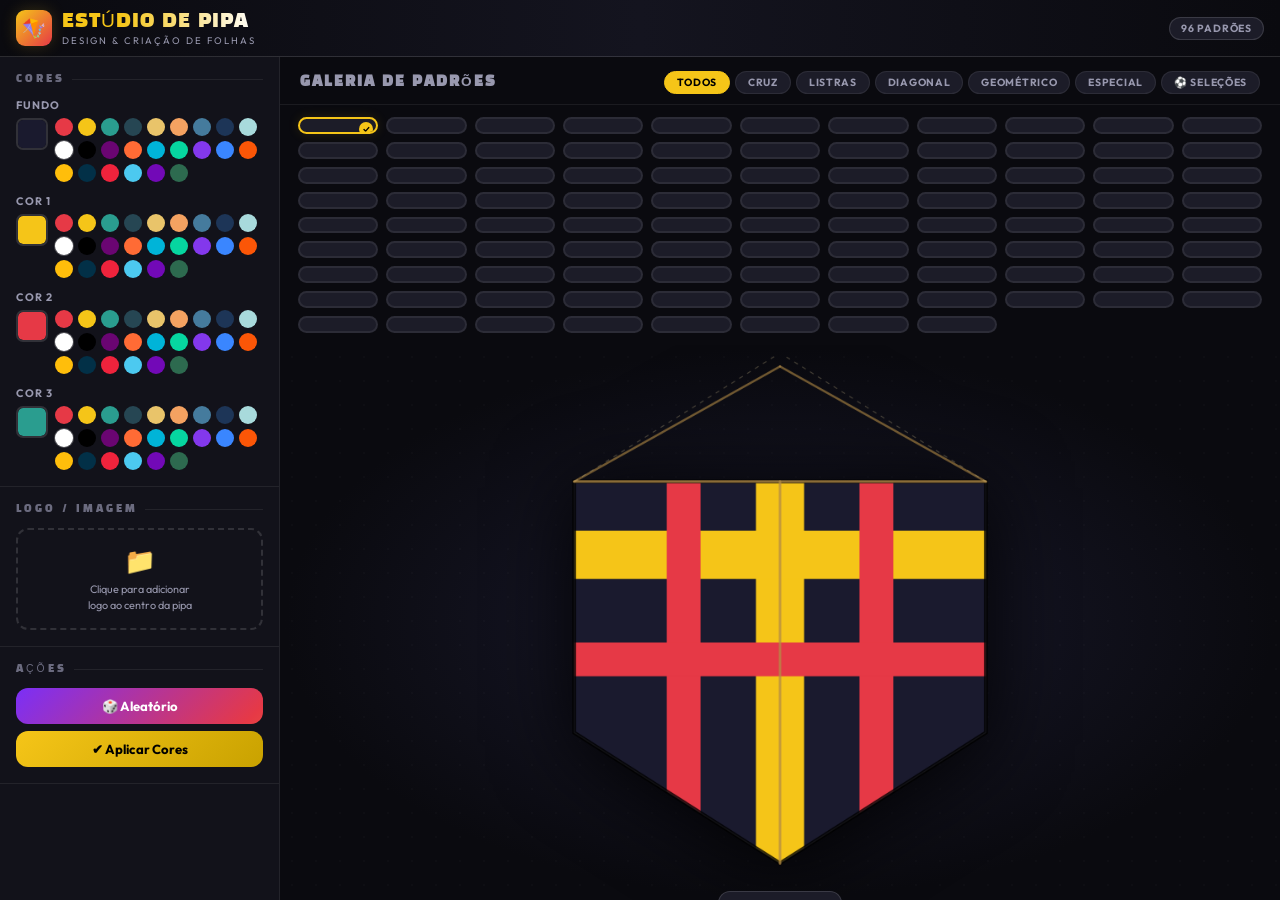
==== index.html @ e5c6d760 "first commit" ====
<!DOCTYPE html>
<html lang="pt-BR">
<head>
<meta charset="UTF-8">
<meta name="viewport" content="width=device-width, initial-scale=1.0, viewport-fit=cover">
<meta name="theme-color" content="#0a0a0f">
<meta name="apple-mobile-web-app-capable" content="yes">
<title>🪁 Estúdio de Pipa</title>
<link rel="preconnect" href="https://fonts.googleapis.com">
<link href="https://fonts.googleapis.com/css2?family=Black+Han+Sans&family=Outfit:wght@400;600;700;900&display=swap" rel="stylesheet">
<style>
*{box-sizing:border-box;margin:0;padding:0;-webkit-tap-highlight-color:transparent}
:root{
  --bg:#0a0a0f;--surface:#12121a;--card:#1c1c28;--border:#ffffff12;--border2:#ffffff22;
  --gold:#f5c518;--gold-dk:#c9a200;--red:#e63946;--text:#f0eff4;--muted:#6b6b7f;--muted2:#9898ae;
  --r:12px;--tr:0.2s cubic-bezier(.4,0,.2,1);--safe-b:env(safe-area-inset-bottom,0px);
}
html,body{height:100%;overflow:hidden}
body{background:var(--bg);color:var(--text);font-family:'Outfit',sans-serif;display:flex;flex-direction:column}

/* HEADER */
header{flex-shrink:0;background:linear-gradient(90deg,#0a0a0f,#14141f,#0a0a0f);border-bottom:1px solid var(--border2);padding:10px 16px;display:flex;align-items:center;justify-content:space-between;z-index:200}
.hd-left{display:flex;align-items:center;gap:10px}
.logo-mark{width:36px;height:36px;background:linear-gradient(135deg,var(--gold),var(--red));border-radius:9px;display:flex;align-items:center;justify-content:center;font-size:1.2rem;box-shadow:0 0 16px #f5c51830;flex-shrink:0}
.hd-title{font-family:'Black Han Sans',sans-serif;font-size:1.2rem;letter-spacing:1px;background:linear-gradient(90deg,var(--gold) 30%,#fff);-webkit-background-clip:text;-webkit-text-fill-color:transparent}
.hd-sub{font-size:0.6rem;color:var(--muted2);letter-spacing:2px;text-transform:uppercase}
.count-pill{background:var(--card);border:1px solid var(--border2);border-radius:20px;padding:4px 11px;font-size:0.65rem;color:var(--muted2);font-weight:700;letter-spacing:0.8px;text-transform:uppercase;white-space:nowrap}

/* APP */
.app{flex:1;display:flex;overflow:hidden}

/* SIDEBAR DESKTOP */
.sidebar{width:280px;min-width:260px;background:var(--surface);border-right:1px solid var(--border);display:flex;flex-direction:column;overflow-y:auto;scrollbar-width:thin;scrollbar-color:var(--border2) transparent}
.sb-sec{padding:16px;border-bottom:1px solid var(--border)}
.sec-lbl{font-family:'Black Han Sans',sans-serif;font-size:0.65rem;letter-spacing:3px;color:var(--muted);text-transform:uppercase;margin-bottom:12px;display:flex;align-items:center;gap:7px}
.sec-lbl::after{content:'';flex:1;height:1px;background:var(--border)}
.c-block{margin-bottom:12px}
.c-lbl{font-size:0.68rem;font-weight:700;color:var(--muted2);text-transform:uppercase;letter-spacing:1px;margin-bottom:6px;display:block}
.c-row{display:flex;gap:7px;align-items:flex-start}
.swatch{width:32px;height:32px;border-radius:7px;border:2px solid var(--border2);cursor:pointer;overflow:hidden;position:relative;transition:border-color var(--tr),transform var(--tr);flex-shrink:0}
.swatch:hover{border-color:var(--gold);transform:scale(1.08)}
.swatch input[type=color]{position:absolute;top:-4px;left:-4px;width:calc(100% + 8px);height:calc(100% + 8px);opacity:0;cursor:pointer;border:none;padding:0}
.swatch-inner{width:100%;height:100%;border-radius:5px;pointer-events:none}
.presets{display:flex;flex-wrap:wrap;gap:5px}
.dot{width:18px;height:18px;border-radius:50%;border:2px solid transparent;cursor:pointer;transition:transform var(--tr),border-color var(--tr);flex-shrink:0}
.dot:hover,.dot:active{transform:scale(1.3);border-color:#fff7}
.upload-zone{border:2px dashed var(--border2);border-radius:var(--r);padding:14px;text-align:center;cursor:pointer;transition:border-color var(--tr),background var(--tr);position:relative}
.upload-zone:hover{border-color:var(--gold);background:#f5c5180a}
.upload-zone input{position:absolute;inset:0;opacity:0;cursor:pointer;width:100%;height:100%}
.uico{font-size:1.6rem;margin-bottom:4px}
.upload-zone p{font-size:0.68rem;color:var(--muted2);line-height:1.5}
#logo-thumb{width:56px;height:56px;object-fit:contain;border-radius:7px;border:1px solid var(--border2);display:none;margin:0 auto 7px}
.sl-row{margin-top:8px}
.sl-row label{font-size:0.66rem;color:var(--muted2);display:flex;justify-content:space-between;margin-bottom:3px}
input[type=range]{width:100%;accent-color:var(--gold);cursor:pointer}
.btn{border:none;border-radius:var(--r);cursor:pointer;font-family:'Outfit',sans-serif;font-weight:700;font-size:0.82rem;transition:all var(--tr);display:flex;align-items:center;justify-content:center;gap:6px;padding:10px 14px;width:100%}
.btn-gold{background:linear-gradient(135deg,var(--gold),var(--gold-dk));color:#000}
.btn-gold:hover{filter:brightness(1.1);transform:translateY(-1px)}
.btn-gold:active{transform:scale(0.97)}
.btn-ghost{background:transparent;border:1px solid var(--border2);color:var(--muted2)}
.btn-ghost:hover{border-color:var(--gold);color:var(--gold)}
.btn-ghost:active{transform:scale(0.97)}
.btn-rand{background:linear-gradient(135deg,#7b2ff7,#e63946,#f5c518);background-size:200%;color:#fff;animation:gs 3s ease infinite}
.btn-rand:active{transform:scale(0.97)}
@keyframes gs{0%,100%{background-position:0%}50%{background-position:100%}}
.btn-dl{background:var(--card);border:1px solid var(--border2);color:var(--text)}
.btn-dl:hover{background:var(--gold);color:#000;border-color:var(--gold)}
.btn-dl:active{transform:scale(0.97)}
.btns-col{display:flex;flex-direction:column;gap:7px}

/* MAIN */
.main-area{flex:1;display:flex;flex-direction:column;overflow:hidden}
.gallery-head{padding:14px 20px 10px;border-bottom:1px solid var(--border);display:flex;align-items:center;justify-content:space-between;flex-wrap:wrap;gap:8px;flex-shrink:0}
.gallery-head h2{font-family:'Black Han Sans',sans-serif;font-size:0.85rem;letter-spacing:2px;color:var(--muted2);text-transform:uppercase}
.tabs-wrap{display:flex;gap:5px;flex-wrap:wrap}
.tab{background:var(--card);border:1px solid var(--border);border-radius:20px;padding:4px 12px;font-size:0.65rem;font-weight:700;letter-spacing:0.7px;text-transform:uppercase;color:var(--muted2);cursor:pointer;transition:all var(--tr);white-space:nowrap}
.tab:hover{border-color:var(--gold);color:var(--gold)}
.tab.active{background:var(--gold);color:#000;border-color:var(--gold)}
.pat-gallery{padding:12px 18px;display:grid;grid-template-columns:repeat(auto-fill,minmax(80px,1fr));gap:8px;overflow-y:auto;max-height:240px;flex-shrink:0;scrollbar-width:thin;scrollbar-color:var(--border2) transparent}
.pat-card{background:var(--card);border:2px solid var(--border);border-radius:9px;cursor:pointer;display:flex;flex-direction:column;align-items:center;gap:4px;padding:6px 3px;transition:all var(--tr);position:relative;overflow:hidden}
.pat-card:hover{border-color:#f5c51866;transform:translateY(-2px)}
.pat-card:active{transform:scale(0.95)}
.pat-card.active{border-color:var(--gold);box-shadow:0 0 12px #f5c51820}
.pat-card canvas{width:62px;height:70px;border-radius:5px;display:block}
.pat-card span{font-size:0.54rem;font-weight:700;color:var(--muted2);text-transform:uppercase;letter-spacing:0.3px;text-align:center;line-height:1.2;padding:0 2px}
.pat-card.active span{color:var(--gold)}
.chk{position:absolute;top:3px;right:3px;width:14px;height:14px;background:var(--gold);border-radius:50%;display:none;align-items:center;justify-content:center;font-size:0.48rem;color:#000;font-weight:900}
.pat-card.active .chk{display:flex}

/* STAGE */
.stage{flex:1;display:flex;flex-direction:column;align-items:center;justify-content:center;padding:16px;gap:12px;background:radial-gradient(ellipse at center,#1a1a2e 0%,#0a0a0f 70%);position:relative;overflow:hidden}
.stage::before{content:'';position:absolute;inset:0;background-image:radial-gradient(circle,#ffffff04 1px,transparent 1px);background-size:24px 24px;pointer-events:none}
#kite-canvas{max-width:100%;max-height:100%;filter:drop-shadow(0 8px 40px rgba(0,0,0,.9));position:relative;z-index:1}
.pname-tag{background:var(--card);border:1px solid var(--border2);border-radius:20px;padding:4px 14px;font-size:0.68rem;font-weight:700;color:var(--muted2);letter-spacing:1.5px;text-transform:uppercase;position:relative;z-index:1;flex-shrink:0}
.stage-btns{display:flex;gap:8px;flex-wrap:wrap;justify-content:center;position:relative;z-index:1;flex-shrink:0}
.stage-btns .btn{width:auto;padding:8px 20px;font-size:0.8rem}

::-webkit-scrollbar{width:3px;height:3px}
::-webkit-scrollbar-track{background:transparent}
::-webkit-scrollbar-thumb{background:var(--border2);border-radius:3px}

/* ══════════════════════════════════
   MOBILE ≤ 779px
══════════════════════════════════ */
@media(max-width:779px){
  .sidebar{display:none}
  .gallery-head{display:none}
  .pat-gallery{display:none}

  .stage{
    padding:10px 10px 6px;
    gap:8px;
    padding-bottom:calc(66px + var(--safe-b) + 10px);
  }
  #kite-canvas{
    max-height:calc(100dvh - 170px);
    max-width:calc(100vw - 20px);
  }
  .pname-tag{font-size:0.6rem;padding:3px 12px}
  .stage-btns{display:none}

  /* FAB download */
  .fab-dl{
    position:fixed;bottom:calc(66px + var(--safe-b) + 12px);right:14px;
    width:46px;height:46px;border-radius:50%;
    background:var(--card);border:1px solid var(--border2);
    color:var(--text);font-size:1.2rem;
    display:flex;align-items:center;justify-content:center;
    cursor:pointer;z-index:10;
    box-shadow:0 4px 16px rgba(0,0,0,.5);
    transition:all var(--tr);
  }
  .fab-dl:active{transform:scale(0.88);background:var(--gold);color:#000}

  /* BOTTOM NAV */
  .mobile-nav{
    position:fixed;bottom:0;left:0;right:0;
    height:calc(58px + var(--safe-b));
    background:rgba(14,14,20,0.97);
    backdrop-filter:blur(20px);-webkit-backdrop-filter:blur(20px);
    border-top:1px solid var(--border2);
    display:flex;align-items:flex-start;justify-content:space-around;
    padding-top:6px;padding-bottom:var(--safe-b);
    z-index:300;
  }
  .nav-btn{
    display:flex;flex-direction:column;align-items:center;gap:2px;
    background:none;border:none;cursor:pointer;padding:4px 10px;
    color:var(--muted);transition:color var(--tr);font-family:'Outfit',sans-serif;
    min-width:60px;
  }
  .nav-btn.active{color:var(--gold)}
  .nav-ico{font-size:1.25rem;line-height:1}
  .nav-lbl{font-size:0.55rem;font-weight:700;text-transform:uppercase;letter-spacing:0.5px}

  /* OVERLAY */
  .sheet-overlay{
    position:fixed;inset:0;background:rgba(0,0,0,.55);
    z-index:400;opacity:0;pointer-events:none;
    transition:opacity 0.25s;
  }
  .sheet-overlay.vis{opacity:1;pointer-events:all}

  /* BOTTOM SHEET */
  .bottom-sheet{
    position:fixed;left:0;right:0;bottom:0;
    background:var(--surface);
    border-radius:20px 20px 0 0;
    border-top:1px solid var(--border2);
    z-index:500;
    transform:translateY(100%);
    transition:transform 0.3s cubic-bezier(.32,0,.36,1);
    display:flex;flex-direction:column;
    max-height:80vh;
  }
  .bottom-sheet.open{transform:translateY(0)}
  .sh-handle{width:36px;height:4px;background:var(--muted);border-radius:2px;margin:10px auto 4px;flex-shrink:0}
  .sh-title{font-family:'Black Han Sans',sans-serif;font-size:0.85rem;letter-spacing:2px;color:var(--muted2);text-transform:uppercase;padding:4px 18px 10px;flex-shrink:0;border-bottom:1px solid var(--border)}
  .sh-body{overflow-y:auto;flex:1;padding:14px 16px;padding-bottom:calc(16px + var(--safe-b));scrollbar-width:thin;scrollbar-color:var(--border2) transparent}

  /* Categorias no sheet */
  .mob-cats{display:flex;gap:6px;overflow-x:auto;padding-bottom:10px;scrollbar-width:none;margin-bottom:6px}
  .mob-cats::-webkit-scrollbar{display:none}
  .mob-cat{background:var(--card);border:1px solid var(--border);border-radius:20px;padding:5px 14px;font-size:0.65rem;font-weight:700;letter-spacing:0.7px;text-transform:uppercase;color:var(--muted2);cursor:pointer;transition:all var(--tr);white-space:nowrap;flex-shrink:0}
  .mob-cat.active{background:var(--gold);color:#000;border-color:var(--gold)}
  .mob-cat:active{transform:scale(0.93)}

  /* Gallery no sheet */
  .mob-gallery{display:grid;grid-template-columns:repeat(auto-fill,minmax(76px,1fr));gap:8px;padding-top:2px}

  /* Cores no sheet */
  .mob-colors{display:flex;flex-direction:column;gap:16px}
  .mob-c-row{display:flex;align-items:flex-start;gap:10px}
  .mob-c-label{font-size:0.68rem;font-weight:700;color:var(--muted2);text-transform:uppercase;letter-spacing:0.8px;width:52px;flex-shrink:0;padding-top:7px}
  .mob-swatch{width:38px;height:38px;border-radius:9px;border:2px solid var(--border2);cursor:pointer;overflow:hidden;position:relative;flex-shrink:0;transition:border-color var(--tr)}
  .mob-swatch:active{transform:scale(0.9)}
  .mob-swatch input[type=color]{position:absolute;top:-4px;left:-4px;width:calc(100% + 8px);height:calc(100% + 8px);opacity:0;cursor:pointer;border:none;padding:0}
  .mob-swatch-inner{width:100%;height:100%;border-radius:7px;pointer-events:none}
  .mob-dots{display:flex;flex-wrap:wrap;gap:7px;flex:1}
  .mob-dot{width:24px;height:24px;border-radius:50%;border:2px solid transparent;cursor:pointer;transition:transform var(--tr),border-color var(--tr);flex-shrink:0}
  .mob-dot:active{transform:scale(1.3);border-color:#fff8}

  /* Upload no sheet */
  .mob-upload{border:2px dashed var(--border2);border-radius:var(--r);padding:20px;text-align:center;cursor:pointer;position:relative;margin-bottom:14px}
  .mob-upload:active{border-color:var(--gold)}
  .mob-upload input{position:absolute;inset:0;opacity:0;cursor:pointer;width:100%;height:100%}
  .mob-upload .uico{font-size:2rem;margin-bottom:6px}
  .mob-upload p{font-size:0.72rem;color:var(--muted2);line-height:1.6}
  #mob-logo-thumb{width:70px;height:70px;object-fit:contain;border-radius:9px;border:1px solid var(--border2);display:none;margin:0 auto 10px}
  .mob-sl-row{margin-bottom:12px}
  .mob-sl-row label{font-size:0.7rem;color:var(--muted2);display:flex;justify-content:space-between;margin-bottom:5px}

  /* Ações no sheet */
  .mob-actions{display:flex;flex-direction:column;gap:10px}
  .mob-actions .btn{font-size:0.92rem;padding:14px}
}

@media(min-width:780px){
  .mobile-nav,.sheet-overlay,.bottom-sheet,.fab-dl{display:none!important}
}
</style>
</head>
<body>

<header>
  <div class="hd-left">
    <div class="logo-mark">🪁</div>
    <div>
      <div class="hd-title">ESTÚDIO DE PIPA</div>
      <div class="hd-sub">Design &amp; criação de folhas</div>
    </div>
  </div>
  <div class="count-pill" id="count-pill">— padrões</div>
</header>

<div class="app">

  <!-- SIDEBAR DESKTOP -->
  <div class="sidebar">
    <div class="sb-sec">
      <div class="sec-lbl">Cores</div>
      <div class="c-block"><span class="c-lbl">Fundo</span>
        <div class="c-row"><div class="swatch"><div class="swatch-inner" id="si-bg" style="background:#1a1a2e"></div><input type="color" id="cb" value="#1a1a2e"></div><div class="presets" id="pb"></div></div>
      </div>
      <div class="c-block"><span class="c-lbl">Cor 1</span>
        <div class="c-row"><div class="swatch"><div class="swatch-inner" id="si-c1" style="background:#f5c518"></div><input type="color" id="c1" value="#f5c518"></div><div class="presets" id="p1"></div></div>
      </div>
      <div class="c-block"><span class="c-lbl">Cor 2</span>
        <div class="c-row"><div class="swatch"><div class="swatch-inner" id="si-c2" style="background:#e63946"></div><input type="color" id="c2" value="#e63946"></div><div class="presets" id="p2"></div></div>
      </div>
      <div class="c-block" style="margin-bottom:0"><span class="c-lbl">Cor 3</span>
        <div class="c-row"><div class="swatch"><div class="swatch-inner" id="si-c3" style="background:#2a9d8f"></div><input type="color" id="c3" value="#2a9d8f"></div><div class="presets" id="p3"></div></div>
      </div>
    </div>
    <div class="sb-sec">
      <div class="sec-lbl">Logo / Imagem</div>
      <div class="upload-zone">
        <input type="file" id="logo-inp" accept="image/*">
        <img id="logo-thumb" src="" alt="logo">
        <div id="uph"><div class="uico">📁</div><p>Clique para adicionar<br>logo ao centro da pipa</p></div>
      </div>
      <div id="logo-ctrls" style="display:none">
        <div class="sl-row" style="margin-top:10px"><label>Tamanho <span id="lsv">30%</span></label><input type="range" id="lsz" min="8" max="65" value="30"></div>
        <div class="sl-row"><label>Opacidade <span id="lov">100%</span></label><input type="range" id="lop" min="10" max="100" value="100"></div>
        <button class="btn btn-ghost" id="rm-logo" style="margin-top:8px;font-size:0.7rem;padding:7px">✕ Remover imagem</button>
      </div>
    </div>
    <div class="sb-sec">
      <div class="sec-lbl">Ações</div>
      <div class="btns-col">
        <button class="btn btn-rand" id="btn-rand">🎲 Aleatório</button>
        <button class="btn btn-gold" id="btn-apply">✔ Aplicar Cores</button>
      </div>
    </div>
  </div>

  <!-- MAIN -->
  <div class="main-area">
    <div class="gallery-head">
      <h2>Galeria de Padrões</h2>
      <div class="tabs-wrap" id="tabs">
        <div class="tab active" data-cat="todos">Todos</div>
        <div class="tab" data-cat="cruz">Cruz</div>
        <div class="tab" data-cat="listras">Listras</div>
        <div class="tab" data-cat="diagonal">Diagonal</div>
        <div class="tab" data-cat="geo">Geométrico</div>
        <div class="tab" data-cat="especial">Especial</div>
        <div class="tab" data-cat="selecoes">⚽ Seleções</div>
      </div>
    </div>
    <div class="pat-gallery" id="pat-gallery"></div>
    <div class="stage">
      <div class="pname-tag" id="pname">Cruz Dupla</div>
      <canvas id="kite-canvas" width="520" height="620"></canvas>
      <div class="stage-btns">
        <button class="btn btn-dl" id="btn-dl">⬇ Baixar PNG</button>
      </div>
    </div>
  </div>
</div>

<!-- FAB download mobile -->
<button class="fab-dl" id="fab-dl" title="Baixar PNG">⬇</button>

<!-- BOTTOM NAV MOBILE -->
<nav class="mobile-nav" id="mobile-nav">
  <button class="nav-btn active" id="nb-padroes" onclick="openSheet('padroes')">
    <span class="nav-ico">🎨</span><span class="nav-lbl">Padrões</span>
  </button>
  <button class="nav-btn" id="nb-cores" onclick="openSheet('cores')">
    <span class="nav-ico">🖌️</span><span class="nav-lbl">Cores</span>
  </button>
  <button class="nav-btn" id="nb-logo" onclick="openSheet('logo')">
    <span class="nav-ico">🏷️</span><span class="nav-lbl">Logo</span>
  </button>
  <button class="nav-btn" id="nb-acoes" onclick="openSheet('acoes')">
    <span class="nav-ico">⚡</span><span class="nav-lbl">Ações</span>
  </button>
</nav>

<!-- OVERLAY -->
<div class="sheet-overlay" id="overlay" onclick="closeSheet()"></div>

<!-- BOTTOM SHEET -->
<div class="bottom-sheet" id="bottom-sheet">
  <div class="sh-handle"></div>
  <div class="sh-title" id="sh-title">Padrões</div>
  <div class="sh-body" id="sh-body"></div>
</div>

<script>
/* ─── STATE ─── */
const C={bg:'#1a1a2e',c1:'#f5c518',c2:'#e63946',c3:'#2a9d8f'};
let curId='cruz_dupla',logoImg=null,logoSz=0.3,logoOp=1,curCat='todos',activeSheet=null;

/* ─── KITE GEOMETRY ─── */
function kiteCoords(w,h){return{vergTop:h*.02,vergH:h*.24,midBot:h*.72,bot:h*.97,left:w*.03,right:w*.97,cx:w/2}}
function bodyPath(ctx,w,h){const k=kiteCoords(w,h);ctx.beginPath();ctx.moveTo(k.cx,k.vergH);ctx.lineTo(k.right,k.vergH);ctx.lineTo(k.right,k.midBot);ctx.lineTo(k.cx,k.bot);ctx.lineTo(k.left,k.midBot);ctx.lineTo(k.left,k.vergH);ctx.closePath()}
function withClip(ctx,w,h,fn){ctx.save();bodyPath(ctx,w,h);ctx.clip();fn();ctx.restore()}
function fill(ctx,w,h,col){ctx.fillStyle=col;ctx.fillRect(0,0,w,h)}
function drawFrame(ctx,w,h){
  const k=kiteCoords(w,h);
  ctx.save();bodyPath(ctx,w,h);ctx.strokeStyle='rgba(0,0,0,.8)';ctx.lineWidth=4.5;ctx.stroke();ctx.strokeStyle='rgba(255,255,255,.06)';ctx.lineWidth=1.5;ctx.stroke();ctx.restore();
  ctx.save();ctx.strokeStyle='rgba(180,140,70,.75)';ctx.lineWidth=3;ctx.lineCap='round';
  ctx.beginPath();ctx.moveTo(k.left,k.vergH);ctx.lineTo(k.right,k.vergH);ctx.stroke();
  ctx.beginPath();ctx.moveTo(k.cx,k.vergH);ctx.lineTo(k.cx,k.bot);ctx.stroke();ctx.restore();
  ctx.save();ctx.strokeStyle='rgba(180,140,70,.6)';ctx.lineWidth=2.5;ctx.lineCap='round';
  ctx.beginPath();ctx.moveTo(k.left,k.vergH);ctx.lineTo(k.cx,k.vergTop);ctx.stroke();
  ctx.beginPath();ctx.moveTo(k.right,k.vergH);ctx.lineTo(k.cx,k.vergTop);ctx.stroke();ctx.restore();
  ctx.save();ctx.strokeStyle='rgba(220,200,150,.28)';ctx.lineWidth=1.2;ctx.setLineDash([5,6]);
  ctx.beginPath();ctx.moveTo(k.left,k.vergH);ctx.lineTo(k.cx,k.vergTop-16);ctx.lineTo(k.right,k.vergH);ctx.stroke();ctx.restore();
}

/* ─── PATTERNS ─── */
const PATTERNS=[
  {id:'cruz_dupla',name:'Cruz Dupla',cat:'cruz',fn:(ctx,w,h,c)=>{fill(ctx,w,h,c.bg);const t=w*.11;ctx.fillStyle=c.c1;ctx.fillRect(w/2-t/2,0,t,h);ctx.fillRect(0,h*.38-t/2,w,t);ctx.fillStyle=c.c2;ctx.fillRect(w*.28-t*.35,0,t*.7,h);ctx.fillRect(w*.72-t*.35,0,t*.7,h);ctx.fillRect(0,h*.58-t*.35,w,t*.7)}},
  {id:'grade3x3',name:'Grade 3×3',cat:'cruz',fn:(ctx,w,h,c)=>{fill(ctx,w,h,c.bg);const t=w*.09;ctx.fillStyle=c.c1;[.33,.67].forEach(x=>ctx.fillRect(w*x-t/2,0,t,h));[.3,.56].forEach(y=>ctx.fillRect(0,h*y-t/2,w,t))}},
  {id:'grade2x2',name:'Grade 2×2',cat:'cruz',fn:(ctx,w,h,c)=>{fill(ctx,w,h,c.bg);const t=w*.1;ctx.fillStyle=c.c1;ctx.fillRect(w/2-t/2,0,t,h);ctx.fillRect(0,h*.42-t/2,w,t);ctx.fillStyle=c.c2;ctx.fillRect(w/2-t*.25,0,t*.5,h);ctx.fillRect(0,h*.42-t*.25,w,t*.5)}},
  {id:'hash',name:'Hash #',cat:'cruz',fn:(ctx,w,h,c)=>{fill(ctx,w,h,c.bg);const t=w*.08;ctx.fillStyle=c.c1;[.28,.72].forEach(x=>ctx.fillRect(w*x,0,t,h));ctx.fillStyle=c.c2;[.3,.54].forEach(y=>ctx.fillRect(0,h*y,w,t))}},
  {id:'catavento',name:'Catavento',cat:'cruz',fn:(ctx,w,h,c)=>{fill(ctx,w,h,c.bg);ctx.fillStyle=c.c1;ctx.beginPath();ctx.moveTo(w/2,h*.5);ctx.lineTo(w,0);ctx.lineTo(w,h*.5);ctx.fill();ctx.beginPath();ctx.moveTo(w/2,h*.5);ctx.lineTo(0,h);ctx.lineTo(0,h*.5);ctx.fill();ctx.fillStyle=c.c2;ctx.beginPath();ctx.moveTo(w/2,h*.5);ctx.lineTo(0,0);ctx.lineTo(w/2,0);ctx.fill();ctx.beginPath();ctx.moveTo(w/2,h*.5);ctx.lineTo(w,h);ctx.lineTo(w/2,h);ctx.fill()}},
  {id:'cruz_x',name:'Cruz X',cat:'cruz',fn:(ctx,w,h,c)=>{fill(ctx,w,h,c.bg);const t=w*.12;ctx.save();ctx.translate(w/2,h*.5);ctx.rotate(Math.PI/4);ctx.fillStyle=c.c1;ctx.fillRect(-t/2,-h*.8,t,h*1.6);ctx.fillRect(-h*.7,-t/2,h*1.4,t);ctx.restore();ctx.save();ctx.translate(w/2,h*.5);ctx.rotate(-Math.PI/4);ctx.fillStyle=c.c2;ctx.fillRect(-t/2,-h*.8,t,h*1.6);ctx.fillRect(-h*.7,-t/2,h*1.4,t);ctx.restore()}},
  {id:'cruz_off',name:'Cruz Offset',cat:'cruz',fn:(ctx,w,h,c)=>{fill(ctx,w,h,c.bg);const t=w*.13;ctx.fillStyle=c.c1;ctx.fillRect(w*.3-t/2,0,t,h);ctx.fillRect(0,h*.35-t/2,w,t);ctx.fillStyle=c.c2;ctx.fillRect(w*.3-t/2,h*.35-t/2,t*2.2,t*2.2)}},
  {id:'l2h',name:'2 Faixas H',cat:'listras',fn:(ctx,w,h,c)=>{ctx.fillStyle=c.c1;ctx.fillRect(0,0,w,h*.45);ctx.fillStyle=c.bg;ctx.fillRect(0,h*.45,w,h*.55)}},
  {id:'l3h',name:'3 Faixas H',cat:'listras',fn:(ctx,w,h,c)=>{[c.c1,c.bg,c.c2].forEach((col,i)=>{ctx.fillStyle=col;ctx.fillRect(0,i*h/3,w,h/3+1)})}},
  {id:'l4h',name:'4 Faixas H',cat:'listras',fn:(ctx,w,h,c)=>{[c.c1,c.bg,c.c2,c.c1].forEach((col,i)=>{ctx.fillStyle=col;ctx.fillRect(0,i*h/4,w,h/4+1)})}},
  {id:'l5h',name:'5 Faixas H',cat:'listras',fn:(ctx,w,h,c)=>{[c.c1,c.c2,c.bg,c.c2,c.c1].forEach((col,i)=>{ctx.fillStyle=col;ctx.fillRect(0,i*h/5,w,h/5+1)})}},
  {id:'l3v',name:'3 Faixas V',cat:'listras',fn:(ctx,w,h,c)=>{[c.bg,c.c1,c.c2].forEach((col,i)=>{ctx.fillStyle=col;ctx.fillRect(i*w/3,0,w/3+1,h)})}},
  {id:'l5v',name:'5 Faixas V',cat:'listras',fn:(ctx,w,h,c)=>{[c.c1,c.bg,c.c2,c.bg,c.c1].forEach((col,i)=>{ctx.fillStyle=col;ctx.fillRect(i*w/5,0,w/5+1,h)})}},
  {id:'lgrossa',name:'Faixa Grossa',cat:'listras',fn:(ctx,w,h,c)=>{fill(ctx,w,h,c.bg);ctx.fillStyle=c.c1;ctx.fillRect(0,h*.28,w,h*.38);ctx.fillStyle=c.c2;ctx.fillRect(0,h*.3,w,h*.06);ctx.fillRect(0,h*.58,w,h*.06)}},
  {id:'alternada',name:'Alternada',cat:'listras',fn:(ctx,w,h,c)=>{for(let i=0;i<7;i++){ctx.fillStyle=i%2===0?c.bg:c.c1;ctx.fillRect(0,i*h/7,w,h/7+1)}ctx.fillStyle=c.c2;ctx.fillRect(w/2-w*.04,0,w*.08,h)}},
  {id:'diag',name:'Diagonal',cat:'diagonal',fn:(ctx,w,h,c)=>{fill(ctx,w,h,c.bg);ctx.fillStyle=c.c1;ctx.beginPath();ctx.moveTo(0,0);ctx.lineTo(w,0);ctx.lineTo(w,h*.5);ctx.lineTo(0,h);ctx.fill()}},
  {id:'diag2',name:'Diag. Dupla',cat:'diagonal',fn:(ctx,w,h,c)=>{fill(ctx,w,h,c.bg);ctx.fillStyle=c.c1;ctx.beginPath();ctx.moveTo(0,0);ctx.lineTo(w,0);ctx.lineTo(w,h*.45);ctx.lineTo(0,h*.85);ctx.fill();ctx.fillStyle=c.c2;ctx.beginPath();ctx.moveTo(0,h*.6);ctx.lineTo(w,h*.2);ctx.lineTo(w,h*.55);ctx.lineTo(0,h*.95);ctx.fill()}},
  {id:'diag3',name:'Diag. 3 Cor',cat:'diagonal',fn:(ctx,w,h,c)=>{[c.c1,c.bg,c.c2].forEach((col,i)=>{ctx.fillStyle=col;const y0=i*h/3,y1=(i+1)*h/3;ctx.beginPath();ctx.moveTo(0,y0);ctx.lineTo(w,y0-h*.1);ctx.lineTo(w,y1-h*.1);ctx.lineTo(0,y1);ctx.fill()})}},
  {id:'corteX',name:'Corte X',cat:'diagonal',fn:(ctx,w,h,c)=>{fill(ctx,w,h,c.bg);ctx.fillStyle=c.c1;ctx.beginPath();ctx.moveTo(0,0);ctx.lineTo(w,0);ctx.lineTo(0,h);ctx.fill();ctx.fillStyle=c.c2;ctx.beginPath();ctx.moveTo(w,0);ctx.lineTo(w,h);ctx.lineTo(0,h);ctx.fill()}},
  {id:'chevron',name:'Chevron',cat:'diagonal',fn:(ctx,w,h,c)=>{fill(ctx,w,h,c.bg);for(let r=0;r<5;r++){ctx.fillStyle=r%2===0?c.c1:c.c2;const y=r*h/5;ctx.beginPath();ctx.moveTo(0,y);ctx.lineTo(w/2,y+h/7);ctx.lineTo(w,y);ctx.lineTo(w,y+h/5);ctx.lineTo(w/2,y+h/5+h/7);ctx.lineTo(0,y+h/5);ctx.closePath();ctx.fill()}}},
  {id:'setas',name:'Setas',cat:'diagonal',fn:(ctx,w,h,c)=>{fill(ctx,w,h,c.bg);for(let i=0;i<4;i++){ctx.fillStyle=i%2===0?c.c1:c.c2;const y=i*h/4;ctx.beginPath();ctx.moveTo(0,y);ctx.lineTo(w,y);ctx.lineTo(w/2,y+h/4*.75);ctx.closePath();ctx.fill()}}},
  {id:'sash',name:'Faixa Cruzada',cat:'diagonal',fn:(ctx,w,h,c)=>{fill(ctx,w,h,c.bg);const t=w*.22;ctx.save();ctx.translate(w/2,h*.5);ctx.rotate(Math.PI/4);ctx.fillStyle=c.c1;ctx.fillRect(-w,-t/2,w*2,t);ctx.restore();ctx.save();ctx.translate(w/2,h*.5);ctx.rotate(-Math.PI/4);ctx.fillStyle=c.c2;ctx.fillRect(-w,-t/2,w*2,t);ctx.restore()}},
  {id:'serra',name:'Dente Serra',cat:'diagonal',fn:(ctx,w,h,c)=>{fill(ctx,w,h,c.bg);ctx.fillStyle=c.c1;ctx.beginPath();ctx.moveTo(0,0);for(let i=0;i<=8;i++)ctx.lineTo(i*w/8,(i%2===0)?h*.08:h*.32);ctx.lineTo(w,0);ctx.closePath();ctx.fill();ctx.fillStyle=c.c2;ctx.beginPath();ctx.moveTo(0,h*.55);for(let i=0;i<=8;i++)ctx.lineTo(i*w/8,(i%2===0)?h*.55:h*.75);ctx.lineTo(w,h);ctx.lineTo(0,h);ctx.closePath();ctx.fill()}},
  {id:'losango',name:'Losango',cat:'geo',fn:(ctx,w,h,c)=>{fill(ctx,w,h,c.bg);[[c.c1,.32],[c.c2,.2],[c.bg,.1],[c.c3,.04]].forEach(([col,r])=>{ctx.fillStyle=col;ctx.beginPath();ctx.moveTo(w/2,h*.5-h*r);ctx.lineTo(w/2+w*r*1.1,h*.5);ctx.lineTo(w/2,h*.5+h*r);ctx.lineTo(w/2-w*r*1.1,h*.5);ctx.closePath();ctx.fill()})}},
  {id:'losangos_m',name:'Losangos',cat:'geo',fn:(ctx,w,h,c)=>{fill(ctx,w,h,c.bg);function loz(cx,cy,rx,ry,col){ctx.fillStyle=col;ctx.beginPath();ctx.moveTo(cx,cy-ry);ctx.lineTo(cx+rx,cy);ctx.lineTo(cx,cy+ry);ctx.lineTo(cx-rx,cy);ctx.closePath();ctx.fill()}loz(w/2,h*.22,w*.24,h*.16,c.c1);loz(w*.24,h*.55,w*.19,h*.13,c.c2);loz(w*.76,h*.55,w*.19,h*.13,c.c1);loz(w/2,h*.72,w*.17,h*.11,c.c3)}},
  {id:'quad',name:'Quadrantes',cat:'geo',fn:(ctx,w,h,c)=>{[[0,0,w/2,h/2,c.bg],[w/2,0,w/2,h/2,c.c1],[0,h/2,w/2,h/2,c.c2],[w/2,h/2,w/2,h/2,c.c3]].forEach(([x,y,ww,hh,col])=>{ctx.fillStyle=col;ctx.fillRect(x,y,ww,hh)})}},
  {id:'triangulos',name:'Triângulos',cat:'geo',fn:(ctx,w,h,c)=>{fill(ctx,w,h,c.bg);[[0,0,w/2,0,0,h*.5,c.c1],[w/2,0,w,0,w,h*.5,c.c2],[0,h*.5,w,h*.5,w/2,h,c.c3],[w*.25,0,w*.75,0,w/2,h*.5,c.c2]].forEach(([x1,y1,x2,y2,x3,y3,col])=>{ctx.fillStyle=col;ctx.beginPath();ctx.moveTo(x1,y1);ctx.lineTo(x2,y2);ctx.lineTo(x3,y3);ctx.closePath();ctx.fill()})}},
  {id:'estrela5',name:'Estrela 5P',cat:'geo',fn:(ctx,w,h,c)=>{fill(ctx,w,h,c.bg);function star(cx,cy,r1,r2,n,col){ctx.fillStyle=col;ctx.beginPath();for(let i=0;i<n*2;i++){const a=i*Math.PI/n-Math.PI/2,r=i%2===0?r1:r2;i===0?ctx.moveTo(cx+Math.cos(a)*r,cy+Math.sin(a)*r):ctx.lineTo(cx+Math.cos(a)*r,cy+Math.sin(a)*r)}ctx.closePath();ctx.fill()}star(w/2,h*.5,w*.33,w*.13,5,c.c1);star(w/2,h*.5,w*.2,w*.08,5,c.c2)}},
  {id:'estrela8',name:'Estrela 8P',cat:'geo',fn:(ctx,w,h,c)=>{fill(ctx,w,h,c.bg);function s8(cx,cy,r1,r2,col){ctx.fillStyle=col;ctx.beginPath();for(let i=0;i<16;i++){const a=i*Math.PI/8-Math.PI/2,r=i%2===0?r1:r2;i===0?ctx.moveTo(cx+Math.cos(a)*r,cy+Math.sin(a)*r):ctx.lineTo(cx+Math.cos(a)*r,cy+Math.sin(a)*r)}ctx.closePath();ctx.fill()}s8(w/2,h*.5,w*.33,w*.14,c.c1);s8(w/2,h*.5,w*.2,w*.08,c.c2)}},
  {id:'hex',name:'Hexágono',cat:'geo',fn:(ctx,w,h,c)=>{fill(ctx,w,h,c.bg);function hex(cx,cy,r,col){ctx.fillStyle=col;ctx.beginPath();for(let i=0;i<6;i++){const a=i*Math.PI/3-Math.PI/6;i===0?ctx.moveTo(cx+Math.cos(a)*r,cy+Math.sin(a)*r):ctx.lineTo(cx+Math.cos(a)*r,cy+Math.sin(a)*r)}ctx.closePath();ctx.fill()}hex(w/2,h*.5,w*.36,c.c1);hex(w/2,h*.5,w*.23,c.c2);hex(w/2,h*.5,w*.12,c.c3)}},
  {id:'borda',name:'Borda Dupla',cat:'geo',fn:(ctx,w,h,c)=>{fill(ctx,w,h,c.bg);const b1=w*.11,b2=w*.06;ctx.fillStyle=c.c1;ctx.fillRect(0,0,w,b1);ctx.fillRect(0,0,b1,h);ctx.fillRect(w-b1,0,b1,h);ctx.fillRect(0,h-b1,w,b1);ctx.fillStyle=c.c2;ctx.fillRect(b1,b1,w-2*b1,b2);ctx.fillRect(b1,b1,b2,h-2*b1);ctx.fillRect(w-b1-b2,b1,b2,h-2*b1);ctx.fillRect(b1,h-b1-b2,w-2*b1,b2)}},
  {id:'moldura',name:'Moldura',cat:'geo',fn:(ctx,w,h,c)=>{fill(ctx,w,h,c.c1);const b=w*.13;ctx.fillStyle=c.bg;ctx.fillRect(b,b*.6,w-2*b,h-b*1.2);ctx.fillStyle=c.c2;ctx.fillRect(b,b*.6,w-2*b,b*.08);ctx.fillRect(b,b*.6,b*.08,h-b*1.2);ctx.fillRect(w-b-b*.08,b*.6,b*.08,h-b*1.2)}},
  {id:'espiral',name:'Espiral',cat:'geo',fn:(ctx,w,h,c)=>{fill(ctx,w,h,c.bg);let x=0,y=0,ww=w,hh=h;const cols=[c.c1,c.c2,c.c3,c.bg];for(let i=0;i<10&&ww>12&&hh>12;i++){const bw=Math.min(ww,hh)*.18;ctx.fillStyle=cols[i%4];ctx.fillRect(x,y,ww,bw);ctx.fillRect(x,y+bw,bw,hh-bw);ctx.fillRect(x+ww-bw,y+bw,bw,hh-bw);ctx.fillRect(x+bw,y+hh-bw,ww-2*bw,bw);x+=bw;y+=bw;ww-=2*bw;hh-=2*bw}}},
  {id:'lisa',name:'Lisa',cat:'especial',fn:(ctx,w,h,c)=>{fill(ctx,w,h,c.bg)}},
  {id:'meia',name:'Meia & Meia',cat:'especial',fn:(ctx,w,h,c)=>{fill(ctx,w,h,c.bg);ctx.fillStyle=c.c1;ctx.beginPath();ctx.moveTo(0,0);ctx.lineTo(w,h);ctx.lineTo(0,h);ctx.fill()}},
  {id:'tercos',name:'3 Terços',cat:'especial',fn:(ctx,w,h,c)=>{fill(ctx,w,h,c.bg);ctx.fillStyle=c.c1;ctx.beginPath();ctx.moveTo(0,0);ctx.lineTo(w*.5,0);ctx.lineTo(0,h);ctx.fill();ctx.fillStyle=c.c2;ctx.beginPath();ctx.moveTo(w,0);ctx.lineTo(w*.5,0);ctx.lineTo(w,h);ctx.fill()}},
  {id:'xadrez',name:'Xadrez',cat:'especial',fn:(ctx,w,h,c)=>{const sq=w*.12;const cols=Math.ceil(w/sq)+1,rows=Math.ceil(h/sq)+1;for(let r=0;r<rows;r++)for(let cl=0;cl<cols;cl++){ctx.fillStyle=(r+cl)%2===0?c.bg:c.c1;ctx.fillRect(cl*sq,r*sq,sq,sq)}}},
  {id:'vitral',name:'Vitral',cat:'especial',fn:(ctx,w,h,c)=>{fill(ctx,w,h,c.bg);[[0,0,w*.45,0,w*.3,h*.4,c.c1],[w*.55,0,w,0,w*.7,h*.4,c.c2],[w*.45,0,w*.55,0,w/2,h*.45,c.c3],[w*.3,h*.4,w*.7,h*.4,w/2,h*.75,c.c1],[0,h*.4,w*.3,h*.4,w/2,h*.75,c.c2],[w*.7,h*.4,w,h*.4,w/2,h*.75,c.c3]].forEach(([x1,y1,x2,y2,x3,y3,col])=>{ctx.fillStyle=col;ctx.beginPath();ctx.moveTo(x1,y1);ctx.lineTo(x2,y2);ctx.lineTo(x3,y3);ctx.closePath();ctx.fill();ctx.strokeStyle=c.bg;ctx.lineWidth=2.5;ctx.stroke()})}},
  {id:'raios',name:'Raios Sol',cat:'especial',fn:(ctx,w,h,c)=>{fill(ctx,w,h,c.bg);const cx=w/2,cy=h*.45,n=16;for(let i=0;i<n;i++){ctx.fillStyle=i%2===0?c.c1:c.c2;ctx.beginPath();ctx.moveTo(cx,cy);const a1=i/n*Math.PI*2-Math.PI/2,a2=(i+1)/n*Math.PI*2-Math.PI/2;ctx.arc(cx,cy,Math.max(w,h),a1,a2);ctx.closePath();ctx.fill()}}},
  {id:'mosaico',name:'Mosaico',cat:'especial',fn:(ctx,w,h,c)=>{[[0,0,w/2,h*.45,c.c1],[w/2,0,w/2,h*.45,c.bg],[0,h*.45,w/3,h*.45,c.c2],[w/3,h*.45,w/3,h*.45,c.c3],[2*w/3,h*.45,w/3,h*.45,c.c1]].forEach(([x,y,ww,hh,col])=>{ctx.fillStyle=col;ctx.fillRect(x,y,ww,hh)});ctx.strokeStyle='#00000044';ctx.lineWidth=2.5;ctx.strokeRect(0,0,w/2,h*.45);ctx.strokeRect(w/2,0,w/2,h*.45)}},

  // ── NOVOS: CRUZ ──
  {id:'cruz_tripla',name:'Cruz Tripla',cat:'cruz',fn:(ctx,w,h,c)=>{
    fill(ctx,w,h,c.bg);const t=w*.08;
    ctx.fillStyle=c.c1;
    [w*.2,w*.5,w*.8].forEach(x=>ctx.fillRect(x-t/2,0,t,h));
    [h*.28,h*.5,h*.68].forEach(y=>ctx.fillRect(0,y-t/2,w,t));
    ctx.fillStyle=c.c2;
    [w*.35,w*.65].forEach(x=>ctx.fillRect(x-t*.4,0,t*.8,h));
  }},
  {id:'pinha',name:'Pinha',cat:'cruz',fn:(ctx,w,h,c)=>{
    fill(ctx,w,h,c.bg);const t=w*.1;
    // Cruz grande com losango no centro
    ctx.fillStyle=c.c1;ctx.fillRect(w/2-t/2,0,t,h);ctx.fillRect(0,h*.4-t/2,w,t);
    ctx.fillStyle=c.c2;
    ctx.beginPath();ctx.moveTo(w/2,h*.25);ctx.lineTo(w*.65,h*.4);ctx.lineTo(w/2,h*.55);ctx.lineTo(w*.35,h*.4);ctx.closePath();ctx.fill();
  }},
  {id:'janela',name:'Janela',cat:'cruz',fn:(ctx,w,h,c)=>{
    fill(ctx,w,h,c.c1);const t=w*.12,m=w*.06;
    ctx.fillStyle=c.bg;ctx.fillRect(m,m*.5,w/2-t-m,h*.4-m);
    ctx.fillRect(w/2+t/2,m*.5,w/2-t/2-m,h*.4-m);
    ctx.fillRect(m,h*.4+t/2,w-2*m,h*.5-m);
    ctx.fillStyle=c.c2;ctx.fillRect(w/2-t/2,0,t,h);ctx.fillRect(0,h*.4-t/2,w,t);
  }},
  {id:'grade_fino',name:'Grade Fina',cat:'cruz',fn:(ctx,w,h,c)=>{
    fill(ctx,w,h,c.bg);const t=w*.05;ctx.fillStyle=c.c1;
    [.2,.4,.6,.8].forEach(x=>ctx.fillRect(w*x-t/2,0,t,h));
    [.2,.4,.6].forEach(y=>ctx.fillRect(0,h*y-t/2,w,t));
    ctx.fillStyle=c.c2;ctx.fillRect(w*.4-t/2,0,t*2,h);ctx.fillRect(0,h*.4-t/2,w,t*2);
  }},
  {id:'tabuleiro',name:'Tabuleiro',cat:'cruz',fn:(ctx,w,h,c)=>{
    fill(ctx,w,h,c.bg);const t=w*.1;ctx.fillStyle=c.c1;
    [.25,.5,.75].forEach(x=>ctx.fillRect(w*x-t/2,0,t,h));
    [.25,.5,.75].forEach(y=>ctx.fillRect(0,h*y-t/2,w,t));
    // preenche quadrantes alternados
    ctx.fillStyle=c.c2+'66';
    [[0,0],[.5,0],[0,.5],[.5,.5]].forEach(([x,y])=>{ctx.fillRect(w*x,h*y,w*.25,h*.25);ctx.fillRect(w*(x+.25),h*(y+.25),w*.25,h*.25)});
  }},

  // ── NOVOS: LISTRAS ──
  {id:'l6h',name:'6 Faixas H',cat:'listras',fn:(ctx,w,h,c)=>{
    [c.c1,c.c2,c.bg,c.c1,c.c2,c.bg].forEach((col,i)=>{ctx.fillStyle=col;ctx.fillRect(0,i*h/6,w,h/6+1)});
  }},
  {id:'l4v',name:'4 Faixas V',cat:'listras',fn:(ctx,w,h,c)=>{
    [c.c1,c.bg,c.c2,c.c1].forEach((col,i)=>{ctx.fillStyle=col;ctx.fillRect(i*w/4,0,w/4+1,h)});
  }},
  {id:'faixa_lateral',name:'Lateral',cat:'listras',fn:(ctx,w,h,c)=>{
    fill(ctx,w,h,c.bg);
    ctx.fillStyle=c.c1;ctx.fillRect(0,0,w*.22,h);ctx.fillRect(w*.78,0,w*.22,h);
    ctx.fillStyle=c.c2;ctx.fillRect(w*.22,0,w*.06,h);ctx.fillRect(w*.72,0,w*.06,h);
  }},
  {id:'duplo_centro',name:'Duplo Centro',cat:'listras',fn:(ctx,w,h,c)=>{
    fill(ctx,w,h,c.bg);ctx.fillStyle=c.c1;ctx.fillRect(w*.3,0,w*.4,h);
    ctx.fillStyle=c.c2;ctx.fillRect(w*.38,0,w*.24,h);
    ctx.fillStyle=c.c1;ctx.fillRect(w*.44,0,w*.12,h);
  }},
  {id:'faixas_assym',name:'Assimétr.',cat:'listras',fn:(ctx,w,h,c)=>{
    ctx.fillStyle=c.c1;ctx.fillRect(0,0,w,h*.18);
    ctx.fillStyle=c.bg;ctx.fillRect(0,h*.18,w,h*.5);
    ctx.fillStyle=c.c2;ctx.fillRect(0,h*.68,w,h*.32);
  }},
  {id:'listras_finas',name:'Listras Finas',cat:'listras',fn:(ctx,w,h,c)=>{
    fill(ctx,w,h,c.bg);const n=12;
    for(let i=0;i<n;i++){if(i%3!==2){ctx.fillStyle=i%3===0?c.c1:c.c2;ctx.fillRect(0,i*h/n,w,h/n+1)}}
  }},
  {id:'painel',name:'Painel 3D',cat:'listras',fn:(ctx,w,h,c)=>{
    ctx.fillStyle=c.c1;ctx.fillRect(0,0,w,h*.5);
    ctx.fillStyle=c.c2;ctx.fillRect(0,h*.5,w,h*.5);
    ctx.fillStyle=c.bg;ctx.fillRect(w*.08,h*.08,w*.84,h*.35);ctx.fillRect(w*.08,h*.57,w*.84,h*.35);
    ctx.fillStyle=c.c1+'aa';ctx.fillRect(w*.08,h*.08,w*.84,h*.02);
    ctx.fillStyle=c.c2+'aa';ctx.fillRect(w*.08,h*.57,w*.84,h*.02);
  }},

  // ── NOVOS: DIAGONAL ──
  {id:'diag_quatro',name:'Diag. 4 Cor',cat:'diagonal',fn:(ctx,w,h,c)=>{
    [c.c1,c.bg,c.c2,c.c3].forEach((col,i)=>{
      ctx.fillStyle=col;const y0=i*h/4,y1=(i+1)*h/4;
      ctx.beginPath();ctx.moveTo(0,y0);ctx.lineTo(w,y0-h*.08);ctx.lineTo(w,y1-h*.08);ctx.lineTo(0,y1);ctx.fill();
    });
  }},
  {id:'diag_inversa',name:'Diag. Inv.',cat:'diagonal',fn:(ctx,w,h,c)=>{
    fill(ctx,w,h,c.bg);ctx.fillStyle=c.c1;
    ctx.beginPath();ctx.moveTo(0,0);ctx.lineTo(w*.5,0);ctx.lineTo(w,h*.5);ctx.lineTo(w,h);ctx.lineTo(w*.5,h);ctx.lineTo(0,h*.5);ctx.closePath();ctx.fill();
    ctx.fillStyle=c.c2;ctx.beginPath();ctx.moveTo(w*.5,0);ctx.lineTo(w,0);ctx.lineTo(w*.5,h*.5);ctx.closePath();ctx.fill();
    ctx.beginPath();ctx.moveTo(0,h*.5);ctx.lineTo(w*.5,h);ctx.lineTo(0,h);ctx.closePath();ctx.fill();
  }},
  {id:'diag_larga',name:'Faixa Diag.',cat:'diagonal',fn:(ctx,w,h,c)=>{
    fill(ctx,w,h,c.bg);const t=h*.28;
    ctx.fillStyle=c.c1;ctx.beginPath();ctx.moveTo(0,h*.3-t);ctx.lineTo(w,h*.3-t-h*.3);ctx.lineTo(w,h*.3+t-h*.3);ctx.lineTo(0,h*.3+t);ctx.fill();
    ctx.fillStyle=c.c2;ctx.beginPath();ctx.moveTo(0,h*.7-t*.4);ctx.lineTo(w,h*.7-t*.4-h*.3);ctx.lineTo(w,h*.7+t*.4-h*.3);ctx.lineTo(0,h*.7+t*.4);ctx.fill();
  }},
  {id:'zigue',name:'Ziguezague',cat:'diagonal',fn:(ctx,w,h,c)=>{
    fill(ctx,w,h,c.bg);const rows=6;
    for(let r=0;r<rows;r++){
      ctx.fillStyle=r%2===0?c.c1:c.c2;
      const y=r*h/rows,yn=(r+1)*h/rows;
      ctx.beginPath();ctx.moveTo(0,y);
      for(let i=0;i<=10;i++)ctx.lineTo(i*w/10,i%2===0?y:yn);
      ctx.lineTo(w,yn);ctx.lineTo(0,yn);ctx.closePath();ctx.fill();
    }
  }},
  {id:'w_shape',name:'Forma W',cat:'diagonal',fn:(ctx,w,h,c)=>{
    fill(ctx,w,h,c.bg);ctx.fillStyle=c.c1;
    ctx.beginPath();ctx.moveTo(0,0);ctx.lineTo(w/4,h*.5);ctx.lineTo(w/2,0);ctx.lineTo(w*3/4,h*.5);ctx.lineTo(w,0);ctx.lineTo(w,h);ctx.lineTo(0,h);ctx.closePath();ctx.fill();
    ctx.fillStyle=c.c2;ctx.beginPath();ctx.moveTo(0,0);ctx.lineTo(w/4,h*.5);ctx.lineTo(w/2,0);ctx.lineTo(w*3/4,h*.5);ctx.lineTo(w,0);ctx.lineTo(w,h*.2);ctx.lineTo(w*3/4,h*.7);ctx.lineTo(w/2,h*.2);ctx.lineTo(w/4,h*.7);ctx.lineTo(0,h*.2);ctx.closePath();ctx.fill();
  }},
  {id:'escada',name:'Escada',cat:'diagonal',fn:(ctx,w,h,c)=>{
    fill(ctx,w,h,c.bg);ctx.fillStyle=c.c1;
    const steps=5;for(let i=0;i<steps;i++){const x=i*w/steps,y=i*h/steps;ctx.fillRect(x,y,w/steps,h/steps)}
    ctx.fillStyle=c.c2;
    for(let i=0;i<steps;i++){const x=(steps-1-i)*w/steps,y=i*h/steps;ctx.fillRect(x,y,w/steps,h/steps)}
  }},

  // ── NOVOS: GEOMÉTRICO ──
  {id:'circulo',name:'Círculo',cat:'geo',fn:(ctx,w,h,c)=>{
    fill(ctx,w,h,c.bg);
    ctx.fillStyle=c.c1;ctx.beginPath();ctx.arc(w/2,h*.48,w*.35,0,Math.PI*2);ctx.fill();
    ctx.fillStyle=c.c2;ctx.beginPath();ctx.arc(w/2,h*.48,w*.22,0,Math.PI*2);ctx.fill();
    ctx.fillStyle=c.bg;ctx.beginPath();ctx.arc(w/2,h*.48,w*.1,0,Math.PI*2);ctx.fill();
  }},
  {id:'alvo',name:'Alvo',cat:'geo',fn:(ctx,w,h,c)=>{
    fill(ctx,w,h,c.c1);
    [.38,.28,.18,.1].forEach((r,i)=>{ctx.fillStyle=i%2===0?c.bg:c.c2;ctx.beginPath();ctx.arc(w/2,h*.48,w*r,0,Math.PI*2);ctx.fill()});
  }},
  {id:'meia_lua',name:'Meia Lua',cat:'geo',fn:(ctx,w,h,c)=>{
    fill(ctx,w,h,c.bg);
    ctx.fillStyle=c.c1;ctx.beginPath();ctx.arc(w/2,h*.48,w*.4,0,Math.PI*2);ctx.fill();
    ctx.fillStyle=c.bg;ctx.beginPath();ctx.arc(w*.68,h*.38,w*.3,0,Math.PI*2);ctx.fill();
    ctx.fillStyle=c.c2;ctx.beginPath();ctx.arc(w/2,h*.48,w*.08,0,Math.PI*2);ctx.fill();
  }},
  {id:'arco_iris',name:'Arco-íris',cat:'geo',fn:(ctx,w,h,c)=>{
    fill(ctx,w,h,c.bg);
    [[c.c1,.45],[c.c2,.35],[c.c3,.25],[c.bg,.15]].forEach(([col,r])=>{
      ctx.fillStyle=col;ctx.beginPath();ctx.arc(w/2,h*.85,w*r,Math.PI,0);ctx.closePath();ctx.fill();
    });
  }},
  {id:'estrela6',name:'Estrela 6P',cat:'geo',fn:(ctx,w,h,c)=>{
    fill(ctx,w,h,c.bg);
    function star6(cx,cy,r1,r2,col){ctx.fillStyle=col;ctx.beginPath();for(let i=0;i<12;i++){const a=i*Math.PI/6-Math.PI/2,r=i%2===0?r1:r2;i===0?ctx.moveTo(cx+Math.cos(a)*r,cy+Math.sin(a)*r):ctx.lineTo(cx+Math.cos(a)*r,cy+Math.sin(a)*r)}ctx.closePath();ctx.fill()}
    star6(w/2,h*.48,w*.34,w*.18,c.c1);star6(w/2,h*.48,w*.22,w*.11,c.c2);star6(w/2,h*.48,w*.1,w*.05,c.c3);
  }},
  {id:'estrela4',name:'Estrela 4P',cat:'geo',fn:(ctx,w,h,c)=>{
    fill(ctx,w,h,c.bg);
    function star4(cx,cy,r1,r2,col){ctx.fillStyle=col;ctx.beginPath();for(let i=0;i<8;i++){const a=i*Math.PI/4-Math.PI/4,r=i%2===0?r1:r2;i===0?ctx.moveTo(cx+Math.cos(a)*r,cy+Math.sin(a)*r):ctx.lineTo(cx+Math.cos(a)*r,cy+Math.sin(a)*r)}ctx.closePath();ctx.fill()}
    star4(w/2,h*.48,w*.38,w*.16,c.c1);star4(w/2,h*.48,w*.25,w*.1,c.c2);
  }},
  {id:'pentagono',name:'Pentágono',cat:'geo',fn:(ctx,w,h,c)=>{
    fill(ctx,w,h,c.bg);
    function penta(cx,cy,r,col){ctx.fillStyle=col;ctx.beginPath();for(let i=0;i<5;i++){const a=i*2*Math.PI/5-Math.PI/2;i===0?ctx.moveTo(cx+Math.cos(a)*r,cy+Math.sin(a)*r):ctx.lineTo(cx+Math.cos(a)*r,cy+Math.sin(a)*r)}ctx.closePath();ctx.fill()}
    penta(w/2,h*.46,w*.36,c.c1);penta(w/2,h*.46,w*.24,c.c2);penta(w/2,h*.46,w*.13,c.c3);
  }},
  {id:'flecha',name:'Flecha',cat:'geo',fn:(ctx,w,h,c)=>{
    fill(ctx,w,h,c.bg);ctx.fillStyle=c.c1;
    ctx.beginPath();ctx.moveTo(w*.5,h*.08);ctx.lineTo(w*.9,h*.45);ctx.lineTo(w*.65,h*.45);ctx.lineTo(w*.65,h*.88);ctx.lineTo(w*.35,h*.88);ctx.lineTo(w*.35,h*.45);ctx.lineTo(w*.1,h*.45);ctx.closePath();ctx.fill();
    ctx.fillStyle=c.c2;ctx.beginPath();ctx.moveTo(w*.5,h*.18);ctx.lineTo(w*.78,h*.45);ctx.lineTo(w*.62,h*.45);ctx.lineTo(w*.62,h*.78);ctx.lineTo(w*.38,h*.78);ctx.lineTo(w*.38,h*.45);ctx.lineTo(w*.22,h*.45);ctx.closePath();ctx.fill();
  }},
  {id:'diamante',name:'Diamante',cat:'geo',fn:(ctx,w,h,c)=>{
    fill(ctx,w,h,c.bg);
    // topo (triangle) c1
    ctx.fillStyle=c.c1;ctx.beginPath();ctx.moveTo(w*.25,h*.35);ctx.lineTo(w*.75,h*.35);ctx.lineTo(w*.5,h*.08);ctx.closePath();ctx.fill();
    ctx.fillStyle=c.c2;ctx.beginPath();ctx.moveTo(w*.1,h*.35);ctx.lineTo(w*.9,h*.35);ctx.lineTo(w*.5,h*.85);ctx.closePath();ctx.fill();
    ctx.fillStyle=c.c3;ctx.beginPath();ctx.moveTo(w*.1,h*.35);ctx.lineTo(w*.25,h*.35);ctx.lineTo(w*.5,h*.6);ctx.lineTo(w*.2,h*.55);ctx.closePath();ctx.fill();
    ctx.beginPath();ctx.moveTo(w*.9,h*.35);ctx.lineTo(w*.75,h*.35);ctx.lineTo(w*.5,h*.6);ctx.lineTo(w*.8,h*.55);ctx.closePath();ctx.fill();
  }},
  {id:'octogono',name:'Octógono',cat:'geo',fn:(ctx,w,h,c)=>{
    fill(ctx,w,h,c.bg);
    function octo(cx,cy,r,col){ctx.fillStyle=col;ctx.beginPath();for(let i=0;i<8;i++){const a=i*Math.PI/4+Math.PI/8;i===0?ctx.moveTo(cx+Math.cos(a)*r,cy+Math.sin(a)*r):ctx.lineTo(cx+Math.cos(a)*r,cy+Math.sin(a)*r)}ctx.closePath();ctx.fill()}
    octo(w/2,h*.48,w*.38,c.c1);octo(w/2,h*.48,w*.26,c.c2);octo(w/2,h*.48,w*.14,c.c3);
  }},
  {id:'triangulo_inv',name:'Tri. Invertido',cat:'geo',fn:(ctx,w,h,c)=>{
    fill(ctx,w,h,c.bg);
    ctx.fillStyle=c.c1;ctx.beginPath();ctx.moveTo(w/2,h*.85);ctx.lineTo(w*.05,h*.12);ctx.lineTo(w*.95,h*.12);ctx.closePath();ctx.fill();
    ctx.fillStyle=c.c2;ctx.beginPath();ctx.moveTo(w/2,h*.7);ctx.lineTo(w*.18,h*.2);ctx.lineTo(w*.82,h*.2);ctx.closePath();ctx.fill();
    ctx.fillStyle=c.bg;ctx.beginPath();ctx.moveTo(w/2,h*.55);ctx.lineTo(w*.32,h*.28);ctx.lineTo(w*.68,h*.28);ctx.closePath();ctx.fill();
  }},

  // ── NOVOS: ESPECIAL ──
  {id:'bandeira_h',name:'Bandeira H',cat:'especial',fn:(ctx,w,h,c)=>{
    // tipo bandeira com faixas horizontais e símbolo central
    [c.c1,c.bg,c.c2].forEach((col,i)=>{ctx.fillStyle=col;ctx.fillRect(0,i*h/3,w,h/3+1)});
    ctx.fillStyle=c.c3;ctx.beginPath();ctx.arc(w/2,h*.5,w*.12,0,Math.PI*2);ctx.fill();
    ctx.fillStyle=c.bg;ctx.beginPath();ctx.arc(w/2,h*.5,w*.07,0,Math.PI*2);ctx.fill();
  }},
  {id:'xadrez_grande',name:'Xadrez Grande',cat:'especial',fn:(ctx,w,h,c)=>{
    const sq=w*.25;const cols=Math.ceil(w/sq)+1,rows=Math.ceil(h/sq)+1;
    for(let r=0;r<rows;r++)for(let cl=0;cl<cols;cl++){ctx.fillStyle=(r+cl)%2===0?c.bg:c.c1;ctx.fillRect(cl*sq,r*sq,sq,sq)}
  }},
  {id:'xadrez_trio',name:'Xadrez Trio',cat:'especial',fn:(ctx,w,h,c)=>{
    const sq=w*.17;const cols=Math.ceil(w/sq)+1,rows=Math.ceil(h/sq)+1;const palette=[c.bg,c.c1,c.c2];
    for(let r=0;r<rows;r++)for(let cl=0;cl<cols;cl++){ctx.fillStyle=palette[(r+cl)%3];ctx.fillRect(cl*sq,r*sq,sq,sq)}
  }},
  {id:'pop_art',name:'Pop Art',cat:'especial',fn:(ctx,w,h,c)=>{
    fill(ctx,w,h,c.bg);const sz=w*.14;const cols=Math.ceil(w/sz)+1,rows=Math.ceil(h/sz)+1;
    for(let r=0;r<rows;r++)for(let cl=0;cl<cols;cl++){
      ctx.fillStyle=(r+cl)%2===0?c.c1:c.c2;
      ctx.beginPath();ctx.arc(cl*sz+sz/2,r*sz+sz/2,sz*.38,0,Math.PI*2);ctx.fill();
    }
  }},
  {id:'confete',name:'Confete',cat:'especial',fn:(ctx,w,h,c)=>{
    fill(ctx,w,h,c.bg);const palette=[c.c1,c.c2,c.c3];
    // seed determinístico para reprodução consistente
    let s=42;function rand(){s=(s*9301+49297)%233280;return s/233280}
    for(let i=0;i<40;i++){
      const x=rand()*w,y=rand()*h,sz=w*(.04+rand()*.06),ang=rand()*Math.PI;
      ctx.save();ctx.translate(x,y);ctx.rotate(ang);ctx.fillStyle=palette[i%3];
      ctx.fillRect(-sz/2,-sz*.25,sz,sz*.5);ctx.restore();
    }
  }},
  {id:'ondas',name:'Ondas',cat:'especial',fn:(ctx,w,h,c)=>{
    fill(ctx,w,h,c.bg);const n=5;
    for(let b=0;b<n;b++){
      ctx.fillStyle=b%2===0?c.c1:c.c2;
      ctx.beginPath();ctx.moveTo(0,b*h/n);
      for(let x=0;x<=w;x+=8)ctx.lineTo(x,b*h/n+Math.sin(x/w*Math.PI*2.5)*h*.06);
      ctx.lineTo(w,(b+1)*h/n);ctx.lineTo(0,(b+1)*h/n);ctx.closePath();ctx.fill();
    }
  }},
  {id:'plaid',name:'Plaid',cat:'especial',fn:(ctx,w,h,c)=>{
    fill(ctx,w,h,c.bg);const t=w*.08;
    // horizontal stripes
    ctx.fillStyle=c.c1+'88';[.2,.5,.8].forEach(y=>ctx.fillRect(0,h*y-t/2,w,t));
    ctx.fillStyle=c.c1+'44';[.35,.65].forEach(y=>ctx.fillRect(0,h*y-t*.4,w,t*.8));
    // vertical stripes
    ctx.fillStyle=c.c2+'88';[.2,.5,.8].forEach(x=>ctx.fillRect(w*x-t/2,0,t,h));
    ctx.fillStyle=c.c2+'44';[.35,.65].forEach(x=>ctx.fillRect(w*x-t*.4,0,t*.8,h));
    // intersections bright
    ctx.fillStyle=c.c3;[.2,.5,.8].forEach(x=>[.2,.5,.8].forEach(y=>ctx.fillRect(w*x-t/2,h*y-t/2,t,t)));
  }},
  {id:'listra_borda',name:'Listra+Borda',cat:'especial',fn:(ctx,w,h,c)=>{
    fill(ctx,w,h,c.bg);const b=w*.1;
    ctx.fillStyle=c.c1;ctx.fillRect(0,0,w,b);ctx.fillRect(0,h-b,w,b);
    ctx.fillRect(0,0,b,h);ctx.fillRect(w-b,0,b,h);
    ctx.fillStyle=c.c2;ctx.fillRect(b,h*.45-b*.4,w-2*b,b*.8);
  }},
  {id:'espinha',name:'Espinha Peixe',cat:'especial',fn:(ctx,w,h,c)=>{
    fill(ctx,w,h,c.bg);const t=w*.07;ctx.fillStyle=c.c1;ctx.fillRect(w/2-t/2,0,t,h);
    const n=8;ctx.fillStyle=c.c2;
    for(let i=0;i<n;i++){
      const y=i*h/n+h/(n*2),len=w*.32,ang=Math.PI/4;
      ctx.save();ctx.translate(w/2,y);
      ctx.rotate(ang);ctx.fillRect(0,-t/2,len,t);ctx.restore();
      ctx.save();ctx.translate(w/2,y);
      ctx.rotate(-ang);ctx.fillRect(-len,-t/2,len,t);ctx.restore();
    }
  }},
  {id:'manta',name:'Manta',cat:'especial',fn:(ctx,w,h,c)=>{
    // padrão estilo manta geométrica nativa
    fill(ctx,w,h,c.bg);const s=w*.12;
    for(let r=0;r<Math.ceil(h/s)+1;r++){
      for(let cl=0;cl<Math.ceil(w/s)+1;cl++){
        const x=cl*s,y=r*s;const alt=(r+cl)%2;
        ctx.fillStyle=alt?c.c1:c.c2;
        ctx.beginPath();ctx.moveTo(x+s/2,y);ctx.lineTo(x+s,y+s/2);ctx.lineTo(x+s/2,y+s);ctx.lineTo(x,y+s/2);ctx.closePath();ctx.fill();
        ctx.fillStyle=c.bg;ctx.beginPath();ctx.moveTo(x+s/2,y+s*.2);ctx.lineTo(x+s*.8,y+s/2);ctx.lineTo(x+s/2,y+s*.8);ctx.lineTo(x+s*.2,y+s/2);ctx.closePath();ctx.fill();
      }
    }
  }},

  // SELEÇÕES
  {id:'sel_brasil',name:'Brasil 🇧🇷',cat:'selecoes',fn:(ctx,w,h,c)=>{fill(ctx,w,h,'#009c3b');ctx.fillStyle='#ffdf00';ctx.beginPath();ctx.moveTo(w*.5,h*.1);ctx.lineTo(w*.95,h*.48);ctx.lineTo(w*.5,h*.86);ctx.lineTo(w*.05,h*.48);ctx.closePath();ctx.fill();ctx.fillStyle='#002776';ctx.beginPath();ctx.arc(w*.5,h*.48,w*.175,0,Math.PI*2);ctx.fill();ctx.fillStyle='#fff';ctx.beginPath();ctx.arc(w*.5,h*.48,w*.13,0,Math.PI*2);ctx.fill();ctx.fillStyle='#009c3b';ctx.beginPath();ctx.arc(w*.5,h*.48,w*.085,0,Math.PI*2);ctx.fill()}},
  {id:'sel_argentina',name:'Argentina 🇦🇷',cat:'selecoes',fn:(ctx,w,h,c)=>{[['#74acdf',0],['#fff',.33],['#74acdf',.66]].forEach(([col,y])=>{ctx.fillStyle=col;ctx.fillRect(0,h*y,w,h*.34)});ctx.fillStyle='#f6b40e';ctx.save();ctx.translate(w/2,h*.5);for(let i=0;i<16;i++){ctx.save();ctx.rotate(i*Math.PI/8);ctx.fillRect(-w*.015,w*.09,w*.03,w*.07);ctx.restore()}ctx.beginPath();ctx.arc(0,0,w*.09,0,Math.PI*2);ctx.fill();ctx.fillStyle='#843511';ctx.beginPath();ctx.arc(0,0,w*.055,0,Math.PI*2);ctx.fill();ctx.restore()}},
  {id:'sel_alemanha',name:'Alemanha 🇩🇪',cat:'selecoes',fn:(ctx,w,h,c)=>{[['#000',0],['#d00',h/3],['#ffce00',2*h/3]].forEach(([col,y])=>{ctx.fillStyle=col;ctx.fillRect(0,y,w,h/3+1)})}},
  {id:'sel_franca',name:'França 🇫🇷',cat:'selecoes',fn:(ctx,w,h,c)=>{[['#002395',0],['#fff',w/3],['#ed2939',2*w/3]].forEach(([col,x])=>{ctx.fillStyle=col;ctx.fillRect(x,0,w/3+1,h)})}},
  {id:'sel_espanha',name:'Espanha 🇪🇸',cat:'selecoes',fn:(ctx,w,h,c)=>{ctx.fillStyle='#c60b1e';ctx.fillRect(0,0,w,h);ctx.fillStyle='#ffc400';ctx.fillRect(0,h*.25,w,h*.5)}},
  {id:'sel_portugal',name:'Portugal 🇵🇹',cat:'selecoes',fn:(ctx,w,h,c)=>{ctx.fillStyle='#006600';ctx.fillRect(0,0,w*.38,h);ctx.fillStyle='#FF0000';ctx.fillRect(w*.38,0,w*.62,h);ctx.fillStyle='#ffff00';ctx.beginPath();ctx.arc(w*.38,h*.5,w*.14,0,Math.PI*2);ctx.fill();ctx.fillStyle='#fff';ctx.beginPath();ctx.arc(w*.38,h*.5,w*.09,0,Math.PI*2);ctx.fill();ctx.fillStyle='#002776';ctx.beginPath();ctx.arc(w*.38,h*.5,w*.06,0,Math.PI*2);ctx.fill()}},
  {id:'sel_italia',name:'Itália 🇮🇹',cat:'selecoes',fn:(ctx,w,h,c)=>{[['#009246',0],['#fff',w/3],['#ce2b37',2*w/3]].forEach(([col,x])=>{ctx.fillStyle=col;ctx.fillRect(x,0,w/3+1,h)})}},
  {id:'sel_inglaterra',name:'Inglaterra',cat:'selecoes',fn:(ctx,w,h,c)=>{fill(ctx,w,h,'#fff');const t=w*.12;ctx.fillStyle='#cf142b';ctx.fillRect(w/2-t/2,0,t,h);ctx.fillRect(0,h/2-t/2,w,t)}},
  {id:'sel_holanda',name:'Holanda 🇳🇱',cat:'selecoes',fn:(ctx,w,h,c)=>{[['#ae1c28',0],['#fff',h/3],['#21468b',2*h/3]].forEach(([col,y])=>{ctx.fillStyle=col;ctx.fillRect(0,y,w,h/3+1)})}},
  {id:'sel_japao',name:'Japão 🇯🇵',cat:'selecoes',fn:(ctx,w,h,c)=>{fill(ctx,w,h,'#fff');ctx.fillStyle='#bc002d';ctx.beginPath();ctx.arc(w*.5,h*.5,w*.3,0,Math.PI*2);ctx.fill()}},
  {id:'sel_mexico',name:'México 🇲🇽',cat:'selecoes',fn:(ctx,w,h,c)=>{[['#006847',0],['#fff',w/3],['#ce1126',2*w/3]].forEach(([col,x])=>{ctx.fillStyle=col;ctx.fillRect(x,0,w/3+1,h)});ctx.fillStyle='#006847';ctx.beginPath();ctx.arc(w/2,h*.5,w*.08,0,Math.PI*2);ctx.fill()}},
  {id:'sel_uruguai',name:'Uruguai 🇺🇾',cat:'selecoes',fn:(ctx,w,h,c)=>{fill(ctx,w,h,'#fff');for(let i=0;i<9;i++){if(i%2===0){ctx.fillStyle='#5EB6E4';ctx.fillRect(0,i*h/9,w,h/9+1)}}ctx.fillStyle='#fff';ctx.fillRect(0,0,w*.4,h*.4);ctx.fillStyle='#f6b40e';ctx.save();ctx.translate(w*.2,h*.2);ctx.beginPath();ctx.arc(0,0,w*.08,0,Math.PI*2);ctx.fill();ctx.restore()}},
  {id:'sel_coreia',name:'Coreia Sul 🇰🇷',cat:'selecoes',fn:(ctx,w,h,c)=>{fill(ctx,w,h,'#fff');ctx.fillStyle='#c60c30';ctx.beginPath();ctx.arc(w*.5,h*.5,w*.2,Math.PI,0);ctx.closePath();ctx.fill();ctx.fillStyle='#003478';ctx.beginPath();ctx.arc(w*.5,h*.5,w*.2,0,Math.PI);ctx.closePath();ctx.fill()}},
  {id:'sel_senegal',name:'Senegal 🇸🇳',cat:'selecoes',fn:(ctx,w,h,c)=>{[['#00853f',0],['#fdef42',w/3],['#e31b23',2*w/3]].forEach(([col,x])=>{ctx.fillStyle=col;ctx.fillRect(x,0,w/3+1,h)});ctx.fillStyle='#00853f';ctx.save();ctx.translate(w*.5,h*.5);ctx.beginPath();for(let i=0;i<10;i++){const a=i*Math.PI/5-Math.PI/2,r=i%2===0?w*.1:w*.04;i===0?ctx.moveTo(Math.cos(a)*r,Math.sin(a)*r):ctx.lineTo(Math.cos(a)*r,Math.sin(a)*r)}ctx.closePath();ctx.fill();ctx.restore()}},
  {id:'sel_marrocos',name:'Marrocos 🇲🇦',cat:'selecoes',fn:(ctx,w,h,c)=>{fill(ctx,w,h,'#c1272d');ctx.strokeStyle='#006233';ctx.lineWidth=w*.025;ctx.save();ctx.translate(w*.5,h*.5);ctx.beginPath();for(let i=0;i<10;i++){const a=i*Math.PI/5-Math.PI/2,r=i%2===0?w*.22:w*.09;i===0?ctx.moveTo(Math.cos(a)*r,Math.sin(a)*r):ctx.lineTo(Math.cos(a)*r,Math.sin(a)*r)}ctx.closePath();ctx.stroke();ctx.restore()}},
  {id:'sel_croacia',name:'Croácia 🇭🇷',cat:'selecoes',fn:(ctx,w,h,c)=>{[['#FF0000',0],['#fff',h/3],['#0000CC',2*h/3]].forEach(([col,y])=>{ctx.fillStyle=col;ctx.fillRect(0,y,w,h/3+1)});const sq=w*.055,ox=w*.5-sq*2.5,oy=h*.35;for(let r=0;r<3;r++)for(let cl=0;cl<5;cl++){ctx.fillStyle=(r+cl)%2===0?'#FF0000':'#fff';ctx.fillRect(ox+cl*sq,oy+r*sq,sq,sq)}}},
  {id:'sel_usa',name:'EUA 🇺🇸',cat:'selecoes',fn:(ctx,w,h,c)=>{for(let i=0;i<13;i++){ctx.fillStyle=i%2===0?'#b22234':'#fff';ctx.fillRect(0,i*h/13,w,h/13+1)}ctx.fillStyle='#3c3b6e';ctx.fillRect(0,0,w*.4,h*.55);ctx.fillStyle='#fff';for(let r=0;r<5;r++)for(let cl=0;cl<6;cl++){ctx.beginPath();ctx.arc(w*(.04+cl*.062),h*(.06+r*.09),w*.016,0,Math.PI*2);ctx.fill()}}},
];

const PALETTES=[
  {bg:'#0d1b2a',c1:'#f5c518',c2:'#e63946',c3:'#fff'},{bg:'#fff',c1:'#e63946',c2:'#1d3557',c3:'#457b9d'},
  {bg:'#2d6a4f',c1:'#95d5b2',c2:'#ffd166',c3:'#ef233c'},{bg:'#6a0572',c1:'#f72585',c2:'#ffd60a',c3:'#fff'},
  {bg:'#023e8a',c1:'#48cae4',c2:'#fff',c3:'#ade8f4'},{bg:'#370617',c1:'#f48c06',c2:'#ffba08',c3:'#fff'},
  {bg:'#212529',c1:'#f5c518',c2:'#e63946',c3:'#adb5bd'},{bg:'#fff3b0',c1:'#e09f3e',c2:'#9e2a2b',c3:'#335c67'},
  {bg:'#04052e',c1:'#cc2936',c2:'#f5f5f5',c3:'#e4c1f9'},{bg:'#000',c1:'#f5c518',c2:'#fff',c3:'#f5c518'},
  {bg:'#1b4332',c1:'#52b788',c2:'#d8f3dc',c3:'#081c15'},{bg:'#560bad',c1:'#f72585',c2:'#4cc9f0',c3:'#fff'},
  {bg:'#ff6b35',c1:'#004e89',c2:'#fff',c3:'#ffd60a'},
];
const CLRS=['#e63946','#f5c518','#2a9d8f','#264653','#e9c46a','#f4a261','#457b9d','#1d3557','#a8dadc','#fff','#000','#6a0572','#ff6b35','#00b4d8','#06d6a0','#8338ec','#3a86ff','#fb5607','#ffbe0b','#023047','#ef233c','#4cc9f0','#7209b7','#2d6a4f'];

/* ─── RENDER ─── */
function renderKite(){
  const canvas=document.getElementById('kite-canvas');
  const ctx=canvas.getContext('2d');
  const W=canvas.width,H=canvas.height;
  ctx.clearRect(0,0,W,H);
  const pat=PATTERNS.find(p=>p.id===curId);if(!pat)return;
  withClip(ctx,W,H,()=>pat.fn(ctx,W,H,C));
  drawFrame(ctx,W,H);
  if(logoImg){
    const k=kiteCoords(W,H);const cy=(k.vergH+k.midBot)/2,cx=W/2;
    const maxW=W*logoSz,maxH=(k.midBot-k.vergH)*logoSz*.85;
    const ratio=logoImg.width/logoImg.height;
    let lw=maxW,lh=maxW/ratio;if(lh>maxH){lh=maxH;lw=maxH*ratio}
    ctx.save();ctx.globalAlpha=logoOp;ctx.drawImage(logoImg,cx-lw/2,cy-lh/2,lw,lh);ctx.restore();
  }
  document.getElementById('pname').textContent=pat.name;
}

/* ─── GALLERY ─── */
function makeCard(p,container,onClickExtra){
  const card=document.createElement('div');card.className='pat-card'+(p.id===curId?' active':'');card.dataset.id=p.id;
  const cv=document.createElement('canvas');cv.width=62;cv.height=70;
  const ctx=cv.getContext('2d');withClip(ctx,62,70,()=>p.fn(ctx,62,70,C));
  ctx.save();bodyPath(ctx,62,70);ctx.strokeStyle='#00000066';ctx.lineWidth=1.5;ctx.stroke();ctx.restore();
  const badge=document.createElement('div');badge.className='chk';badge.textContent='✓';
  const label=document.createElement('span');label.textContent=p.name;
  card.appendChild(badge);card.appendChild(cv);card.appendChild(label);
  card.addEventListener('click',()=>{
    curId=p.id;
    document.querySelectorAll('.pat-card').forEach(c=>c.classList.remove('active'));
    document.querySelectorAll('[data-id="'+p.id+'"]').forEach(c=>c.classList.add('active'));
    renderKite();
    if(onClickExtra)onClickExtra();
  });
  container.appendChild(card);
}
function buildGallery(){
  const container=document.getElementById('pat-gallery');if(!container)return;
  container.innerHTML='';
  const list=curCat==='todos'?PATTERNS:PATTERNS.filter(p=>p.cat===curCat);
  list.forEach(p=>makeCard(p,container));
  document.getElementById('count-pill').textContent=PATTERNS.length+' padrões';
}

/* ─── PRESETS ─── */
function buildPresets(cid,key,dotClass){
  const el=document.getElementById(cid);if(!el)return;el.innerHTML='';
  CLRS.forEach(hex=>{
    const d=document.createElement('div');d.className=dotClass||'dot';d.style.background=hex;
    if(hex==='#fff')d.style.boxShadow='0 0 0 1px #ffffff40';
    d.addEventListener('click',()=>{
      C[key]=hex;
      ['si-','msi-'].forEach(pre=>{const e=document.getElementById(pre+key);if(e)e.style.background=hex});
      const di=document.getElementById(key==='bg'?'cb':key);if(di)di.value=hex;
      const mc=document.getElementById('mc-'+key);if(mc)mc.value=hex;
      buildGallery();renderKite();
    });
    el.appendChild(d);
  });
}

/* ─── COLOR SYNC ─── */
function syncColor(key,hex){
  C[key]=hex;
  ['si-','msi-'].forEach(pre=>{const e=document.getElementById(pre+key);if(e)e.style.background=hex});
  buildGallery();renderKite();
}
[['cb','bg'],['c1','c1'],['c2','c2'],['c3','c3']].forEach(([id,key])=>{
  const el=document.getElementById(id);if(el)el.addEventListener('input',()=>syncColor(key,el.value));
});

/* ─── DESKTOP TABS ─── */
document.querySelectorAll('#tabs .tab').forEach(tab=>{
  tab.addEventListener('click',()=>{
    document.querySelectorAll('#tabs .tab').forEach(t=>t.classList.remove('active'));
    tab.classList.add('active');curCat=tab.dataset.cat;buildGallery();
  });
});

/* ─── LOGO ─── */
function handleLogoFile(file){
  if(!file)return;
  const reader=new FileReader();
  reader.onload=ev=>{const img=new Image();img.onload=()=>{
    logoImg=img;
    ['logo-thumb','mob-logo-thumb'].forEach(id=>{const e=document.getElementById(id);if(e){e.src=ev.target.result;e.style.display='block'}});
    ['uph','mob-uph'].forEach(id=>{const e=document.getElementById(id);if(e)e.style.display='none'});
    ['logo-ctrls','mob-logo-ctrls'].forEach(id=>{const e=document.getElementById(id);if(e)e.style.display='block'});
    renderKite();
  };img.src=ev.target.result};
  reader.readAsDataURL(file);
}
function removeLogo(){
  logoImg=null;
  ['logo-thumb','mob-logo-thumb'].forEach(id=>{const e=document.getElementById(id);if(e)e.style.display='none'});
  ['uph','mob-uph'].forEach(id=>{const e=document.getElementById(id);if(e)e.style.display='block'});
  ['logo-ctrls','mob-logo-ctrls'].forEach(id=>{const e=document.getElementById(id);if(e)e.style.display='none'});
  ['logo-inp','mob-logo-inp'].forEach(id=>{const e=document.getElementById(id);if(e)e.value=''});
  renderKite();
}
document.getElementById('logo-inp').addEventListener('change',e=>handleLogoFile(e.target.files[0]));
document.getElementById('rm-logo').addEventListener('click',removeLogo);
document.getElementById('lsz').addEventListener('input',e=>{logoSz=e.target.value/100;document.getElementById('lsv').textContent=e.target.value+'%';renderKite()});
document.getElementById('lop').addEventListener('input',e=>{logoOp=e.target.value/100;document.getElementById('lov').textContent=e.target.value+'%';renderKite()});

/* ─── ALEATÓRIO ─── */
function doRandom(){
  const pal=PALETTES[Math.floor(Math.random()*PALETTES.length)];Object.assign(C,pal);
  [['cb','bg'],['c1','c1'],['c2','c2'],['c3','c3']].forEach(([id,key])=>{
    if(!C[key])return;
    const e=document.getElementById(id);if(e)e.value=C[key];
    const mc=document.getElementById('mc-'+key);if(mc)mc.value=C[key];
    ['si-','msi-'].forEach(pre=>{const el=document.getElementById(pre+key);if(el)el.style.background=C[key]});
  });
  const geo=PATTERNS.filter(p=>p.cat!=='selecoes');
  curId=geo[Math.floor(Math.random()*geo.length)].id;
  buildGallery();renderKite();
}
document.getElementById('btn-rand').addEventListener('click',doRandom);
document.getElementById('btn-apply').addEventListener('click',()=>{buildGallery();renderKite()});

/* ─── DOWNLOAD ─── */
function doDownload(){
  const canvas=document.getElementById('kite-canvas');
  const link=document.createElement('a');link.download='pipa-'+curId+'.png';link.href=canvas.toDataURL('image/png');link.click();
}
document.getElementById('btn-dl').addEventListener('click',doDownload);
document.getElementById('fab-dl').addEventListener('click',doDownload);

/* ─── BOTTOM SHEET ─── */
const SHEET_TITLES={padroes:'🎨 Padrões',cores:'🖌️ Cores',logo:'🏷️ Logo',acoes:'⚡ Ações'};

function openSheet(name){
  if(activeSheet===name){closeSheet();return}
  activeSheet=name;
  document.querySelectorAll('.nav-btn').forEach(b=>b.classList.remove('active'));
  const nb=document.getElementById('nb-'+name);if(nb)nb.classList.add('active');
  document.getElementById('sh-title').textContent=SHEET_TITLES[name]||name;
  buildSheetContent(name);
  document.getElementById('bottom-sheet').classList.add('open');
  document.getElementById('overlay').classList.add('vis');
}
function closeSheet(){
  activeSheet=null;
  document.getElementById('bottom-sheet').classList.remove('open');
  document.getElementById('overlay').classList.remove('vis');
  document.querySelectorAll('.nav-btn').forEach(b=>b.classList.remove('active'));
}

function buildSheetContent(name){
  const body=document.getElementById('sh-body');body.innerHTML='';

  if(name==='padroes'){
    const cats=[{key:'todos',label:'Todos'},{key:'cruz',label:'Cruz'},{key:'listras',label:'Listras'},{key:'diagonal',label:'Diagonal'},{key:'geo',label:'Geométrico'},{key:'especial',label:'Especial'},{key:'selecoes',label:'⚽ Seleções'}];
    const cDiv=document.createElement('div');cDiv.className='mob-cats';
    cats.forEach(ct=>{
      const btn=document.createElement('button');btn.className='mob-cat'+(curCat===ct.key?' active':'');btn.textContent=ct.label;
      btn.addEventListener('click',()=>{
        curCat=ct.key;cDiv.querySelectorAll('.mob-cat').forEach(b=>b.classList.remove('active'));btn.classList.add('active');
        buildMobGallery(gDiv);
        document.querySelectorAll('#tabs .tab').forEach(t=>t.classList.toggle('active',t.dataset.cat===curCat));
        buildGallery();
      });
      cDiv.appendChild(btn);
    });
    body.appendChild(cDiv);
    const gDiv=document.createElement('div');gDiv.className='mob-gallery';body.appendChild(gDiv);
    buildMobGallery(gDiv);
  }

  else if(name==='cores'){
    const wrap=document.createElement('div');wrap.className='mob-colors';body.appendChild(wrap);
    [['bg','Fundo'],['c1','Cor 1'],['c2','Cor 2'],['c3','Cor 3']].forEach(([key,label])=>{
      const row=document.createElement('div');row.className='mob-c-row';
      const lbl=document.createElement('div');lbl.className='mob-c-label';lbl.textContent=label;
      const sw=document.createElement('div');sw.className='mob-swatch';
      const si=document.createElement('div');si.className='mob-swatch-inner';si.id='msi-'+key;si.style.background=C[key];
      const inp=document.createElement('input');inp.type='color';inp.id='mc-'+key;inp.value=C[key];
      inp.addEventListener('input',()=>{C[key]=inp.value;si.style.background=inp.value;const ds=document.getElementById('si-'+key);if(ds)ds.style.background=inp.value;const di=document.getElementById(key==='bg'?'cb':key);if(di)di.value=inp.value;buildGallery();renderKite()});
      sw.appendChild(si);sw.appendChild(inp);
      const dots=document.createElement('div');dots.className='mob-dots';dots.id='md-'+key;
      row.appendChild(lbl);row.appendChild(sw);row.appendChild(dots);wrap.appendChild(row);
      buildPresets('md-'+key,key,'mob-dot');
    });
  }

  else if(name==='logo'){
    const uz=document.createElement('div');uz.className='mob-upload';
    const inp=document.createElement('input');inp.type='file';inp.id='mob-logo-inp';inp.accept='image/*';
    inp.addEventListener('change',e=>handleLogoFile(e.target.files[0]));
    const thumb=document.createElement('img');thumb.id='mob-logo-thumb';thumb.style.display='none';
    if(logoImg&&document.getElementById('logo-thumb').src){thumb.src=document.getElementById('logo-thumb').src;thumb.style.display='block'}
    const ph=document.createElement('div');ph.id='mob-uph';if(logoImg)ph.style.display='none';
    ph.innerHTML='<div class="uico">📁</div><p>Toque para adicionar<br>logo ao centro da pipa</p>';
    uz.appendChild(inp);uz.appendChild(thumb);uz.appendChild(ph);body.appendChild(uz);

    const ctrls=document.createElement('div');ctrls.id='mob-logo-ctrls';ctrls.style.display=logoImg?'block':'none';
    const lszVal=Math.round(logoSz*100),lopVal=Math.round(logoOp*100);
    ctrls.innerHTML=`<div class="mob-sl-row"><label>Tamanho <span id="mlsv">${lszVal}%</span></label><input type="range" id="mlsz" min="8" max="65" value="${lszVal}"></div><div class="mob-sl-row"><label>Opacidade <span id="mlov">${lopVal}%</span></label><input type="range" id="mlop" min="10" max="100" value="${lopVal}"></div>`;
    const rm=document.createElement('button');rm.className='btn btn-ghost';rm.style.cssText='margin-top:10px;font-size:0.8rem;padding:10px';rm.textContent='✕ Remover imagem';rm.addEventListener('click',removeLogo);
    ctrls.appendChild(rm);body.appendChild(ctrls);
    setTimeout(()=>{
      const mlsz=document.getElementById('mlsz');if(mlsz)mlsz.addEventListener('input',e=>{logoSz=e.target.value/100;document.getElementById('mlsv').textContent=e.target.value+'%';document.getElementById('lsv').textContent=e.target.value+'%';document.getElementById('lsz').value=e.target.value;renderKite()});
      const mlop=document.getElementById('mlop');if(mlop)mlop.addEventListener('input',e=>{logoOp=e.target.value/100;document.getElementById('mlov').textContent=e.target.value+'%';document.getElementById('lov').textContent=e.target.value+'%';document.getElementById('lop').value=e.target.value;renderKite()});
    },0);
  }

  else if(name==='acoes'){
    const wrap=document.createElement('div');wrap.className='mob-actions';
    const rBtn=document.createElement('button');rBtn.className='btn btn-rand';rBtn.textContent='🎲 Design Aleatório';rBtn.addEventListener('click',doRandom);
    const dBtn=document.createElement('button');dBtn.className='btn btn-gold';dBtn.textContent='⬇ Baixar PNG';dBtn.addEventListener('click',doDownload);
    const cBtn=document.createElement('button');cBtn.className='btn btn-ghost';cBtn.textContent='✕ Fechar';cBtn.addEventListener('click',closeSheet);
    wrap.appendChild(rBtn);wrap.appendChild(dBtn);wrap.appendChild(cBtn);body.appendChild(wrap);
  }
}

function buildMobGallery(container){
  container.innerHTML='';
  const list=curCat==='todos'?PATTERNS:PATTERNS.filter(p=>p.cat===curCat);
  list.forEach(p=>makeCard(p,container,closeSheet));
  document.getElementById('count-pill').textContent=PATTERNS.length+' padrões';
}

/* ─── INIT ─── */
buildPresets('pb','bg');buildPresets('p1','c1');buildPresets('p2','c2');buildPresets('p3','c3');
buildGallery();renderKite();
</script>
</body>
</html>
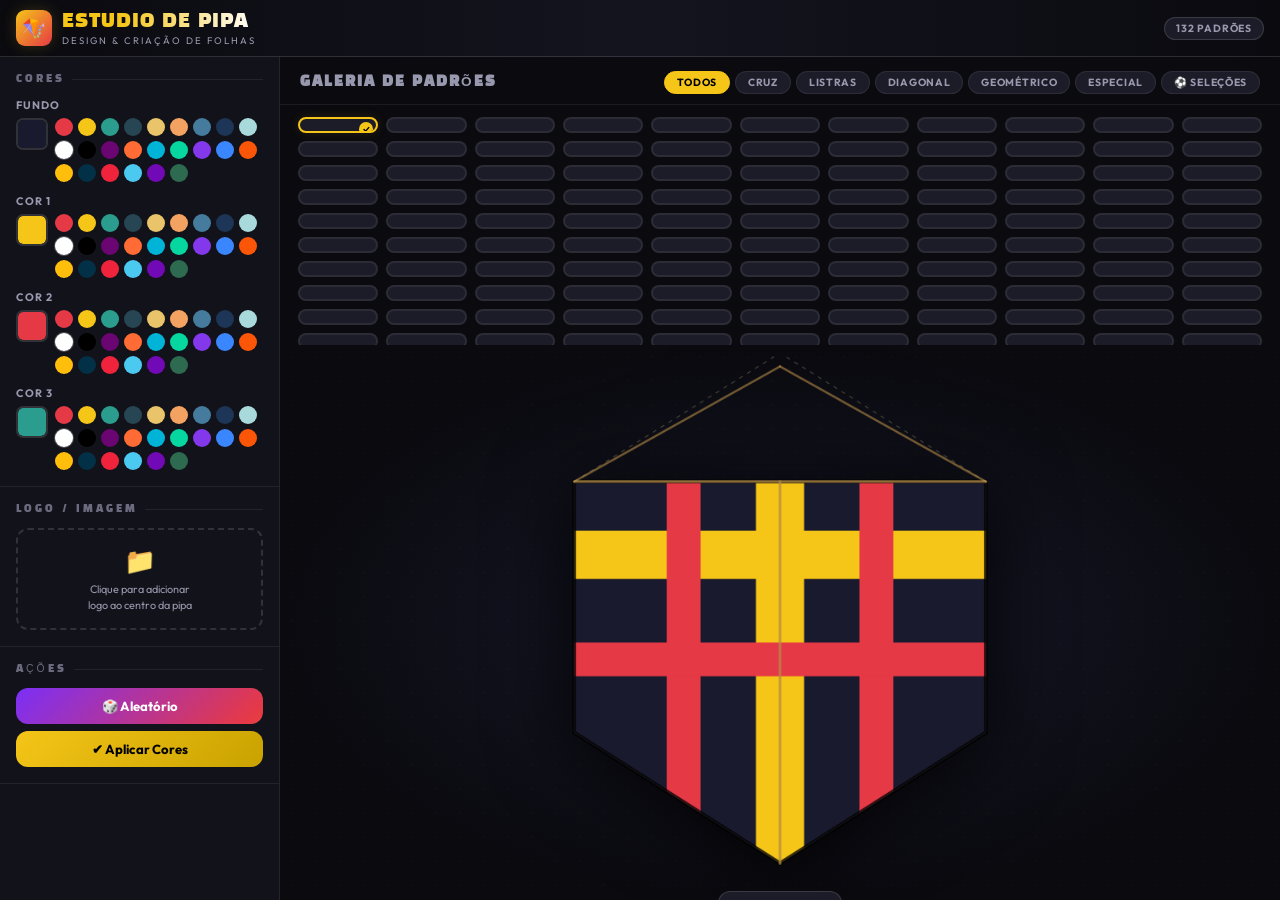
==== commit e6b31e7c: "Adiciona novos padrões e corrige títulos para português padrão Inclui múltiplos novos padrões gráfic" ====
--- a/index.html
+++ b/index.html
@@ -5,7 +5,7 @@
 <meta name="viewport" content="width=device-width, initial-scale=1.0, viewport-fit=cover">
 <meta name="theme-color" content="#0a0a0f">
 <meta name="apple-mobile-web-app-capable" content="yes">
-<title>🪁 Estúdio de Pipa</title>
+<title>🪁 Estudio de Pipa</title>
 <link rel="preconnect" href="https://fonts.googleapis.com">
 <link href="https://fonts.googleapis.com/css2?family=Black+Han+Sans&family=Outfit:wght@400;600;700;900&display=swap" rel="stylesheet">
 <style>
@@ -226,7 +226,7 @@
   <div class="hd-left">
     <div class="logo-mark">🪁</div>
     <div>
-      <div class="hd-title">ESTÚDIO DE PIPA</div>
+      <div class="hd-title">ESTUDIO DE PIPA</div>
       <div class="hd-sub">Design &amp; criação de folhas</div>
     </div>
   </div>
@@ -651,6 +651,290 @@
     }
   }},
 
+  // ── NOVOS: CRUZ ──
+  {id:'asterisco',name:'Asterisco',cat:'cruz',fn:(ctx,w,h,c)=>{
+    fill(ctx,w,h,c.bg);const t=w*.09,cx=w/2,cy=h*.5;
+    ctx.fillStyle=c.c1;
+    [0,Math.PI/4,Math.PI/2,Math.PI*3/4].forEach(a=>{
+      ctx.save();ctx.translate(cx,cy);ctx.rotate(a);
+      ctx.fillRect(-t/2,-h*.5,t,h);ctx.restore();
+    });
+    ctx.fillStyle=c.c2;ctx.beginPath();ctx.arc(cx,cy,t*.9,0,Math.PI*2);ctx.fill();
+  }},
+  {id:'dupla_cruz_rot',name:'Cruz 45°',cat:'cruz',fn:(ctx,w,h,c)=>{
+    fill(ctx,w,h,c.bg);const t=w*.13;
+    ctx.save();ctx.translate(w/2,h*.5);ctx.rotate(Math.PI/4);
+    ctx.fillStyle=c.c1;ctx.fillRect(-t/2,-h*.65,t,h*1.3);ctx.fillRect(-w*.65,-t/2,w*1.3,t);ctx.restore();
+    ctx.save();ctx.translate(w/2,h*.5);ctx.fillStyle=c.c2;
+    ctx.fillRect(-t*.35,-h*.65,t*.7,h*1.3);ctx.fillRect(-w*.65,-t*.35,w*1.3,t*.7);ctx.restore();
+  }},
+  {id:'grade_losango',name:'Grade Losango',cat:'cruz',fn:(ctx,w,h,c)=>{
+    fill(ctx,w,h,c.bg);const t=w*.07;
+    ctx.save();ctx.translate(w/2,h*.5);ctx.rotate(Math.PI/4);
+    ctx.fillStyle=c.c1;
+    [-w*.3,0,w*.3].forEach(x=>ctx.fillRect(x-t/2,-h*.8,t,h*1.6));
+    [-h*.3,0,h*.3].forEach(y=>ctx.fillRect(-w*.8,y-t/2,w*1.6,t));
+    ctx.restore();
+  }},
+  {id:'canto_duplo',name:'Canto Duplo',cat:'cruz',fn:(ctx,w,h,c)=>{
+    fill(ctx,w,h,c.bg);
+    ctx.fillStyle=c.c1;ctx.fillRect(0,0,w*.5,h*.5);ctx.fillRect(w*.5,h*.5,w*.5,h*.5);
+    ctx.fillStyle=c.c2;ctx.fillRect(w*.5,0,w*.5,h*.5);ctx.fillRect(0,h*.5,w*.5,h*.5);
+    const t=w*.1;ctx.fillStyle=c.c3;
+    ctx.fillRect(w/2-t/2,0,t,h);ctx.fillRect(0,h/2-t/2,w,t);
+  }},
+  {id:'cruz_dupla_v2',name:'Cruz Grossa',cat:'cruz',fn:(ctx,w,h,c)=>{
+    fill(ctx,w,h,c.bg);const t=w*.2;
+    ctx.fillStyle=c.c1;ctx.fillRect(w/2-t/2,0,t,h);ctx.fillRect(0,h*.42-t/2,w,t);
+    ctx.fillStyle=c.c2;const ti=t*.35;
+    ctx.fillRect(w/2-ti/2,0,ti,h);ctx.fillRect(0,h*.42-ti/2,w,ti);
+  }},
+
+  // ── NOVOS: LISTRAS ──
+  {id:'listras_v_assym',name:'V Assimétr.',cat:'listras',fn:(ctx,w,h,c)=>{
+    ctx.fillStyle=c.c1;ctx.fillRect(0,0,w*.15,h);
+    ctx.fillStyle=c.bg;ctx.fillRect(w*.15,0,w*.5,h);
+    ctx.fillStyle=c.c2;ctx.fillRect(w*.65,0,w*.35,h);
+    ctx.fillStyle=c.c3;ctx.fillRect(w*.15,0,w*.04,h);ctx.fillRect(w*.65,0,w*.04,h);
+  }},
+  {id:'lista_degradê',name:'Centro Foco',cat:'listras',fn:(ctx,w,h,c)=>{
+    [c.c1,c.c2,c.bg,c.bg,c.c2,c.c1].forEach((col,i)=>{ctx.fillStyle=col;ctx.fillRect(i*w/6,0,w/6+1,h)});
+  }},
+  {id:'listras_h_trio',name:'Trio+Faixa',cat:'listras',fn:(ctx,w,h,c)=>{
+    ctx.fillStyle=c.c1;ctx.fillRect(0,0,w,h*.3);
+    ctx.fillStyle=c.bg;ctx.fillRect(0,h*.3,w,h*.4);
+    ctx.fillStyle=c.c2;ctx.fillRect(0,h*.7,w,h*.3);
+    ctx.fillStyle=c.c3;ctx.fillRect(0,h*.28,w,h*.04);ctx.fillRect(0,h*.68,w,h*.04);
+  }},
+  {id:'linhas_duplas',name:'Linhas Duplas',cat:'listras',fn:(ctx,w,h,c)=>{
+    fill(ctx,w,h,c.bg);const t=w*.06,g=w*.04;
+    [[h*.2,h*.24],[h*.46,h*.5],[h*.7,h*.74]].forEach(([y1,y2])=>{
+      ctx.fillStyle=c.c1;ctx.fillRect(0,y1,w,t);
+      ctx.fillStyle=c.c2;ctx.fillRect(0,y2,w,t);
+    });
+  }},
+  {id:'banda_diagonal_h',name:'Banda+H',cat:'listras',fn:(ctx,w,h,c)=>{
+    fill(ctx,w,h,c.bg);
+    ctx.fillStyle=c.c1;ctx.fillRect(0,h*.4,w,h*.2);
+    ctx.fillStyle=c.c2;
+    ctx.beginPath();ctx.moveTo(0,0);ctx.lineTo(w*.4,0);ctx.lineTo(0,h*.4);ctx.fill();
+    ctx.beginPath();ctx.moveTo(w*.6,0);ctx.lineTo(w,0);ctx.lineTo(w,h*.4);ctx.fill();
+  }},
+
+  // ── NOVOS: DIAGONAL ──
+  {id:'diag_centro',name:'Diag. Centro',cat:'diagonal',fn:(ctx,w,h,c)=>{
+    fill(ctx,w,h,c.bg);ctx.fillStyle=c.c1;
+    ctx.beginPath();ctx.moveTo(w*.2,0);ctx.lineTo(w*.8,0);ctx.lineTo(w*.6,h);ctx.lineTo(w*.4,h);ctx.fill();
+    ctx.fillStyle=c.c2;ctx.beginPath();ctx.moveTo(w*.35,0);ctx.lineTo(w*.65,0);ctx.lineTo(w*.52,h);ctx.lineTo(w*.48,h);ctx.fill();
+  }},
+  {id:'leque',name:'Leque',cat:'diagonal',fn:(ctx,w,h,c)=>{
+    fill(ctx,w,h,c.bg);const n=8,cx=w/2,cy=h*.98;
+    for(let i=0;i<n;i++){
+      ctx.fillStyle=i%2===0?c.c1:c.c2;
+      const a1=Math.PI+i*(Math.PI/n),a2=Math.PI+(i+1)*(Math.PI/n);
+      ctx.beginPath();ctx.moveTo(cx,cy);ctx.arc(cx,cy,Math.max(w,h)*1.1,a1,a2);ctx.closePath();ctx.fill();
+    }
+  }},
+  {id:'trapezio',name:'Trapézio',cat:'diagonal',fn:(ctx,w,h,c)=>{
+    fill(ctx,w,h,c.bg);
+    ctx.fillStyle=c.c1;ctx.beginPath();ctx.moveTo(w*.1,0);ctx.lineTo(w*.9,0);ctx.lineTo(w*.7,h*.5);ctx.lineTo(w*.3,h*.5);ctx.closePath();ctx.fill();
+    ctx.fillStyle=c.c2;ctx.beginPath();ctx.moveTo(w*.3,h*.5);ctx.lineTo(w*.7,h*.5);ctx.lineTo(w*.85,h);ctx.lineTo(w*.15,h);ctx.closePath();ctx.fill();
+    ctx.fillStyle=c.c3;ctx.beginPath();ctx.moveTo(0,0);ctx.lineTo(w*.1,0);ctx.lineTo(w*.3,h*.5);ctx.lineTo(w*.15,h);ctx.lineTo(0,h);ctx.closePath();ctx.fill();
+    ctx.beginPath();ctx.moveTo(w*.9,0);ctx.lineTo(w,0);ctx.lineTo(w,h);ctx.lineTo(w*.85,h);ctx.lineTo(w*.7,h*.5);ctx.closePath();ctx.fill();
+  }},
+  {id:'paralelas',name:'Paralelas Diag.',cat:'diagonal',fn:(ctx,w,h,c)=>{
+    fill(ctx,w,h,c.bg);const t=w*.15,n=5;
+    for(let i=0;i<n;i++){
+      ctx.fillStyle=i%2===0?c.c1:c.c2;
+      const off=(i-n/2)*t*1.8;
+      ctx.save();ctx.translate(w/2+off,h/2);ctx.rotate(-Math.PI/5);
+      ctx.fillRect(-t*.45,-h*1.2,t*.9,h*2.4);ctx.restore();
+    }
+  }},
+  {id:'triangulos_diag',name:'Tri. Diagonal',cat:'diagonal',fn:(ctx,w,h,c)=>{
+    fill(ctx,w,h,c.bg);
+    [[0,0,w*.5,0,0,h*.5,c.c1],[w*.5,0,w,0,w,h*.5,c.c2],[0,h*.5,w*.5,h,0,h,c.c2],[w*.5,h,w,h*.5,w,h,c.c1],[w*.25,h*.25,w*.75,h*.25,w*.5,h*.5,c.c3],[w*.25,h*.75,w*.75,h*.75,w*.5,h*.5,c.c3]].forEach(([x1,y1,x2,y2,x3,y3,col])=>{
+      ctx.fillStyle=col;ctx.beginPath();ctx.moveTo(x1,y1);ctx.lineTo(x2,y2);ctx.lineTo(x3,y3);ctx.closePath();ctx.fill();
+    });
+  }},
+  {id:'seta_dupla',name:'Seta Dupla',cat:'diagonal',fn:(ctx,w,h,c)=>{
+    fill(ctx,w,h,c.bg);ctx.fillStyle=c.c1;
+    // seta para cima
+    ctx.beginPath();ctx.moveTo(w*.5,h*.05);ctx.lineTo(w*.85,h*.45);ctx.lineTo(w*.63,h*.45);ctx.lineTo(w*.63,h*.55);ctx.lineTo(w*.37,h*.55);ctx.lineTo(w*.37,h*.45);ctx.lineTo(w*.15,h*.45);ctx.closePath();ctx.fill();
+    ctx.fillStyle=c.c2;
+    ctx.beginPath();ctx.moveTo(w*.5,h*.95);ctx.lineTo(w*.85,h*.55);ctx.lineTo(w*.63,h*.55);ctx.lineTo(w*.63,h*.45);ctx.lineTo(w*.37,h*.45);ctx.lineTo(w*.37,h*.55);ctx.lineTo(w*.15,h*.55);ctx.closePath();ctx.fill();
+  }},
+
+  // ── NOVOS: GEO ──
+  {id:'yin_yang',name:'Yin Yang',cat:'geo',fn:(ctx,w,h,c)=>{
+    const cx=w/2,cy=h*.48,r=w*.35;
+    ctx.fillStyle=c.c1;ctx.beginPath();ctx.arc(cx,cy,r,0,Math.PI*2);ctx.fill();
+    ctx.fillStyle=c.c2;ctx.beginPath();ctx.arc(cx,cy,r,-Math.PI/2,Math.PI/2);ctx.arc(cx,cy+r/2,r/2,Math.PI/2,-Math.PI/2,true);ctx.arc(cx,cy-r/2,r/2,-Math.PI/2,Math.PI/2);ctx.closePath();ctx.fill();
+    ctx.fillStyle=c.c1;ctx.beginPath();ctx.arc(cx,cy-r/2,r*.1,0,Math.PI*2);ctx.fill();
+    ctx.fillStyle=c.c2;ctx.beginPath();ctx.arc(cx,cy+r/2,r*.1,0,Math.PI*2);ctx.fill();
+  }},
+  {id:'grade_hex',name:'Grade Hex.',cat:'geo',fn:(ctx,w,h,c)=>{
+    fill(ctx,w,h,c.bg);const r=w*.12,h3=r*Math.sqrt(3);
+    function hexFill(cx,cy,col){ctx.fillStyle=col;ctx.beginPath();for(let i=0;i<6;i++){const a=i*Math.PI/3;i===0?ctx.moveTo(cx+Math.cos(a)*r*.88,cy+Math.sin(a)*r*.88):ctx.lineTo(cx+Math.cos(a)*r*.88,cy+Math.sin(a)*r*.88)}ctx.closePath();ctx.fill()}
+    let row=0;for(let y=-r;y<h+r;y+=h3,row++){const offx=row%2===0?0:r*1.5;for(let x=-r*1.5+offx;x<w+r;x+=r*3){hexFill(x,y,row%2===0?c.c1:c.c2)}}
+  }},
+  {id:'teia',name:'Teia',cat:'geo',fn:(ctx,w,h,c)=>{
+    fill(ctx,w,h,c.bg);const cx=w/2,cy=h*.48;
+    ctx.strokeStyle=c.c1;ctx.lineWidth=w*.025;
+    [.12,.22,.32,.4].forEach(r=>{ctx.beginPath();ctx.arc(cx,cy,w*r,0,Math.PI*2);ctx.stroke()});
+    ctx.strokeStyle=c.c2;ctx.lineWidth=w*.018;
+    for(let i=0;i<8;i++){const a=i*Math.PI/4;ctx.beginPath();ctx.moveTo(cx,cy);ctx.lineTo(cx+Math.cos(a)*w*.42,cy+Math.sin(a)*w*.42);ctx.stroke()}
+  }},
+  {id:'espiral_curva',name:'Espiral Log.',cat:'geo',fn:(ctx,w,h,c)=>{
+    fill(ctx,w,h,c.bg);const cx=w/2,cy=h*.48;
+    ctx.strokeStyle=c.c1;ctx.lineWidth=w*.06;ctx.lineCap='round';
+    ctx.beginPath();
+    for(let a=0;a<Math.PI*6;a+=0.05){const r=a/20*w*.4;ctx.lineTo(cx+Math.cos(a)*r,cy+Math.sin(a)*r)}
+    ctx.stroke();
+    ctx.strokeStyle=c.c2;ctx.lineWidth=w*.025;ctx.beginPath();
+    for(let a=Math.PI;a<Math.PI*7;a+=0.05){const r=a/20*w*.4;ctx.lineTo(cx+Math.cos(a)*r,cy+Math.sin(a)*r)}
+    ctx.stroke();
+  }},
+  {id:'sol',name:'Sol',cat:'geo',fn:(ctx,w,h,c)=>{
+    fill(ctx,w,h,c.bg);const cx=w/2,cy=h*.48,n=12;
+    ctx.fillStyle=c.c1;
+    for(let i=0;i<n;i++){
+      const a=i*Math.PI*2/n;ctx.save();ctx.translate(cx,cy);ctx.rotate(a);
+      ctx.beginPath();ctx.moveTo(0,-w*.15);ctx.lineTo(w*.06,-w*.3);ctx.lineTo(-w*.06,-w*.3);ctx.closePath();ctx.fill();ctx.restore();
+    }
+    ctx.fillStyle=c.c2;ctx.beginPath();ctx.arc(cx,cy,w*.18,0,Math.PI*2);ctx.fill();
+    ctx.fillStyle=c.c1;ctx.beginPath();ctx.arc(cx,cy,w*.11,0,Math.PI*2);ctx.fill();
+    ctx.fillStyle=c.bg;ctx.beginPath();ctx.arc(cx,cy,w*.06,0,Math.PI*2);ctx.fill();
+  }},
+  {id:'flor',name:'Flor',cat:'geo',fn:(ctx,w,h,c)=>{
+    fill(ctx,w,h,c.bg);const cx=w/2,cy=h*.48,r=w*.28,n=6;
+    ctx.fillStyle=c.c1;
+    for(let i=0;i<n;i++){const a=i*Math.PI*2/n;ctx.beginPath();ctx.arc(cx+Math.cos(a)*r*.5,cy+Math.sin(a)*r*.5,r*.5,0,Math.PI*2);ctx.fill()}
+    ctx.fillStyle=c.c2;ctx.beginPath();ctx.arc(cx,cy,r*.35,0,Math.PI*2);ctx.fill();
+    ctx.fillStyle=c.c3;ctx.beginPath();ctx.arc(cx,cy,r*.18,0,Math.PI*2);ctx.fill();
+  }},
+  {id:'dois_triangulos',name:'Dois Tri.',cat:'geo',fn:(ctx,w,h,c)=>{
+    fill(ctx,w,h,c.bg);
+    ctx.fillStyle=c.c1;ctx.beginPath();ctx.moveTo(w*.5,h*.06);ctx.lineTo(w*.92,h*.72);ctx.lineTo(w*.08,h*.72);ctx.closePath();ctx.fill();
+    ctx.fillStyle=c.c2;ctx.beginPath();ctx.moveTo(w*.5,h*.88);ctx.lineTo(w*.08,h*.3);ctx.lineTo(w*.92,h*.3);ctx.closePath();ctx.fill();
+    ctx.fillStyle=c.bg;ctx.beginPath();ctx.moveTo(w*.5,h*.3);ctx.lineTo(w*.67,h*.58);ctx.lineTo(w*.33,h*.58);ctx.closePath();ctx.fill();
+  }},
+  {id:'cruz_grega',name:'Cruz Grega',cat:'geo',fn:(ctx,w,h,c)=>{
+    fill(ctx,w,h,c.bg);const s=w*.28,cx=w/2,cy=h*.48;
+    ctx.fillStyle=c.c1;
+    ctx.fillRect(cx-s/2,cy-s*1.5,s,s*3);
+    ctx.fillRect(cx-s*1.5,cy-s/2,s*3,s);
+    ctx.fillStyle=c.c2;const si=s*.4;
+    ctx.fillRect(cx-si/2,cy-s*1.5,si,s*3);
+    ctx.fillRect(cx-s*1.5,cy-si/2,s*3,si);
+  }},
+  {id:'mandala',name:'Mandala',cat:'geo',fn:(ctx,w,h,c)=>{
+    fill(ctx,w,h,c.bg);const cx=w/2,cy=h*.48;
+    // aneis alternados
+    [[.38,c.c1],[.3,c.c2],[.22,c.bg],[.16,c.c1],[.1,c.c2],[.05,c.bg]].forEach(([r,col])=>{
+      ctx.fillStyle=col;ctx.beginPath();ctx.arc(cx,cy,w*r,0,Math.PI*2);ctx.fill();
+    });
+    // pétalas externas
+    ctx.fillStyle=c.c1+'99';
+    for(let i=0;i<8;i++){const a=i*Math.PI/4;ctx.save();ctx.translate(cx,cy);ctx.rotate(a);
+      ctx.beginPath();ctx.ellipse(0,-w*.3,w*.06,w*.12,0,0,Math.PI*2);ctx.fill();ctx.restore();
+    }
+  }},
+  {id:'losango_grade',name:'Losangos Grade',cat:'geo',fn:(ctx,w,h,c)=>{
+    fill(ctx,w,h,c.bg);const sz=w*.18;
+    ctx.save();ctx.translate(w/2,h*.48);ctx.rotate(Math.PI/4);
+    for(let r=-3;r<4;r++)for(let cl=-3;cl<4;cl++){
+      ctx.fillStyle=(r+cl)%2===0?c.c1:c.c2;
+      ctx.fillRect(cl*sz-sz/2,r*sz-sz/2,sz,sz);
+    }
+    ctx.restore();
+  }},
+  {id:'ampulheta',name:'Ampulheta',cat:'geo',fn:(ctx,w,h,c)=>{
+    fill(ctx,w,h,c.bg);
+    ctx.fillStyle=c.c1;ctx.beginPath();ctx.moveTo(0,0);ctx.lineTo(w,0);ctx.lineTo(w/2,h*.5);ctx.closePath();ctx.fill();
+    ctx.fillStyle=c.c2;ctx.beginPath();ctx.moveTo(0,h);ctx.lineTo(w,h);ctx.lineTo(w/2,h*.5);ctx.closePath();ctx.fill();
+    ctx.fillStyle=c.c3;ctx.beginPath();ctx.moveTo(w*.3,0);ctx.lineTo(w*.7,0);ctx.lineTo(w/2,h*.3);ctx.closePath();ctx.fill();
+    ctx.beginPath();ctx.moveTo(w*.3,h);ctx.lineTo(w*.7,h);ctx.lineTo(w/2,h*.7);ctx.closePath();ctx.fill();
+  }},
+  {id:'decagono',name:'Decágono',cat:'geo',fn:(ctx,w,h,c)=>{
+    fill(ctx,w,h,c.bg);
+    function poly(cx,cy,r,n,rot,col){ctx.fillStyle=col;ctx.beginPath();for(let i=0;i<n;i++){const a=rot+i*Math.PI*2/n;i===0?ctx.moveTo(cx+Math.cos(a)*r,cy+Math.sin(a)*r):ctx.lineTo(cx+Math.cos(a)*r,cy+Math.sin(a)*r)}ctx.closePath();ctx.fill()}
+    poly(w/2,h*.48,w*.38,10,0,c.c1);poly(w/2,h*.48,w*.28,10,Math.PI/10,c.c2);poly(w/2,h*.48,w*.18,10,0,c.c3);poly(w/2,h*.48,w*.1,10,Math.PI/10,c.bg);
+  }},
+
+  // ── NOVOS: ESPECIAL ──
+  {id:'mosaico_tri',name:'Mosaico Tri.',cat:'especial',fn:(ctx,w,h,c)=>{
+    const sz=w*.18;const cols=Math.ceil(w/sz)+1,rows=Math.ceil(h/sz)+1;const pal=[c.c1,c.c2,c.c3,c.bg];
+    for(let r=0;r<rows;r++)for(let cl=0;cl<cols;cl++){
+      const x=cl*sz,y=r*sz;
+      ctx.fillStyle=pal[(r*2+cl)%4];ctx.beginPath();ctx.moveTo(x,y);ctx.lineTo(x+sz,y);ctx.lineTo(x,y+sz);ctx.closePath();ctx.fill();
+      ctx.fillStyle=pal[(r*2+cl+1)%4];ctx.beginPath();ctx.moveTo(x+sz,y+sz);ctx.lineTo(x+sz,y);ctx.lineTo(x,y+sz);ctx.closePath();ctx.fill();
+    }
+  }},
+  {id:'patchwork',name:'Patchwork',cat:'especial',fn:(ctx,w,h,c)=>{
+    const blocks=[[0,0,w*.4,h*.35,c.c1],[w*.4,0,w*.6,h*.25,c.c2],[0,h*.35,w*.55,h*.3,c.c3],[w*.55,h*.25,w*.45,h*.45,c.c1],[0,h*.65,w*.3,h*.35,c.c2],[w*.3,h*.65,w*.4,h*.35,c.bg],[w*.7,h*.7,w*.3,h*.3,c.c3]];
+    blocks.forEach(([x,y,ww,hh,col])=>{ctx.fillStyle=col;ctx.fillRect(x,y,ww,hh)});
+    ctx.strokeStyle=c.bg;ctx.lineWidth=w*.018;
+    blocks.forEach(([x,y,ww,hh])=>{ctx.strokeRect(x+2,y+2,ww-4,hh-4)});
+  }},
+  {id:'escamas',name:'Escamas',cat:'especial',fn:(ctx,w,h,c)=>{
+    fill(ctx,w,h,c.bg);const r=w*.14;
+    let row=0;for(let y=-r*.5;y<h+r;y+=r,row++){
+      const offx=row%2===0?0:r;
+      for(let x=-r+offx;x<w+r;x+=r*2){
+        ctx.fillStyle=row%2===0?c.c1:c.c2;
+        ctx.beginPath();ctx.arc(x,y,r*.95,Math.PI,0);ctx.closePath();ctx.fill();
+      }
+    }
+  }},
+  {id:'tijolo',name:'Tijolo',cat:'especial',fn:(ctx,w,h,c)=>{
+    fill(ctx,w,h,c.c1);const bw=w*.28,bh=h*.12,gap=w*.02;
+    let row=0;for(let y=0;y<h;y+=bh+gap,row++){
+      const offx=row%2===0?0:bw/2;
+      for(let x=-bw/2+offx;x<w;x+=bw+gap){
+        ctx.fillStyle=row%2===0?c.c1:c.c2;
+        ctx.fillRect(x,y,bw,bh);
+        ctx.strokeStyle=c.bg;ctx.lineWidth=gap;ctx.strokeRect(x,y,bw,bh);
+      }
+    }
+  }},
+  {id:'arco_duplo',name:'Arco Duplo',cat:'especial',fn:(ctx,w,h,c)=>{
+    fill(ctx,w,h,c.bg);
+    ctx.fillStyle=c.c1;ctx.beginPath();ctx.arc(w*.5,h*.95,w*.55,Math.PI,0);ctx.closePath();ctx.fill();
+    ctx.fillStyle=c.c2;ctx.beginPath();ctx.arc(w*.5,h*.95,w*.38,Math.PI,0);ctx.closePath();ctx.fill();
+    ctx.fillStyle=c.bg;ctx.beginPath();ctx.arc(w*.5,h*.95,w*.22,Math.PI,0);ctx.closePath();ctx.fill();
+    ctx.fillStyle=c.c3;ctx.beginPath();ctx.arc(w*.5,h*.95,w*.1,Math.PI,0);ctx.closePath();ctx.fill();
+  }},
+  {id:'piramide',name:'Pirâmide',cat:'especial',fn:(ctx,w,h,c)=>{
+    fill(ctx,w,h,c.bg);const n=5;
+    for(let i=0;i<n;i++){
+      ctx.fillStyle=[c.c1,c.c2,c.c3,c.c1,c.c2][i];
+      const pct=i/n,pct2=(i+1)/n;
+      const x1=w*pct*.45,x2=w*(1-pct*.45);
+      const x1b=w*pct2*.45,x2b=w*(1-pct2*.45);
+      ctx.beginPath();ctx.moveTo(x1,h*pct*.85);ctx.lineTo(x2,h*pct*.85);ctx.lineTo(x2b,h*pct2*.85);ctx.lineTo(x1b,h*pct2*.85);ctx.closePath();ctx.fill();
+    }
+  }},
+  {id:'folha',name:'Folha',cat:'especial',fn:(ctx,w,h,c)=>{
+    fill(ctx,w,h,c.bg);
+    ctx.fillStyle=c.c1;ctx.beginPath();
+    ctx.moveTo(w*.5,h*.05);ctx.bezierCurveTo(w*.95,h*.2,w*.95,h*.75,w*.5,h*.92);
+    ctx.bezierCurveTo(w*.05,h*.75,w*.05,h*.2,w*.5,h*.05);ctx.fill();
+    ctx.fillStyle=c.c2;ctx.beginPath();
+    ctx.moveTo(w*.5,h*.12);ctx.bezierCurveTo(w*.85,h*.25,w*.85,h*.7,w*.5,h*.85);
+    ctx.bezierCurveTo(w*.15,h*.7,w*.15,h*.25,w*.5,h*.12);ctx.fill();
+    ctx.strokeStyle=c.c3;ctx.lineWidth=w*.02;ctx.lineCap='round';
+    ctx.beginPath();ctx.moveTo(w*.5,h*.1);ctx.lineTo(w*.5,h*.88);ctx.stroke();
+    [.3,.5,.68].forEach(y=>{ctx.beginPath();ctx.moveTo(w*.5,h*y);ctx.lineTo(w*.72,h*(y-.08));ctx.stroke();ctx.beginPath();ctx.moveTo(w*.5,h*y);ctx.lineTo(w*.28,h*(y-.08));ctx.stroke()});
+  }},
+  {id:'grade_pontos',name:'Grade Pontos',cat:'especial',fn:(ctx,w,h,c)=>{
+    fill(ctx,w,h,c.bg);const sz=w*.12;
+    for(let r=0;r<Math.ceil(h/sz)+1;r++)for(let cl=0;cl<Math.ceil(w/sz)+1;cl++){
+      ctx.fillStyle=(r+cl)%2===0?c.c1:c.c2;
+      ctx.beginPath();ctx.arc(cl*sz,r*sz,sz*.3,0,Math.PI*2);ctx.fill();
+    }
+  }},
+
   // SELEÇÕES
   {id:'sel_brasil',name:'Brasil 🇧🇷',cat:'selecoes',fn:(ctx,w,h,c)=>{fill(ctx,w,h,'#009c3b');ctx.fillStyle='#ffdf00';ctx.beginPath();ctx.moveTo(w*.5,h*.1);ctx.lineTo(w*.95,h*.48);ctx.lineTo(w*.5,h*.86);ctx.lineTo(w*.05,h*.48);ctx.closePath();ctx.fill();ctx.fillStyle='#002776';ctx.beginPath();ctx.arc(w*.5,h*.48,w*.175,0,Math.PI*2);ctx.fill();ctx.fillStyle='#fff';ctx.beginPath();ctx.arc(w*.5,h*.48,w*.13,0,Math.PI*2);ctx.fill();ctx.fillStyle='#009c3b';ctx.beginPath();ctx.arc(w*.5,h*.48,w*.085,0,Math.PI*2);ctx.fill()}},
   {id:'sel_argentina',name:'Argentina 🇦🇷',cat:'selecoes',fn:(ctx,w,h,c)=>{[['#74acdf',0],['#fff',.33],['#74acdf',.66]].forEach(([col,y])=>{ctx.fillStyle=col;ctx.fillRect(0,h*y,w,h*.34)});ctx.fillStyle='#f6b40e';ctx.save();ctx.translate(w/2,h*.5);for(let i=0;i<16;i++){ctx.save();ctx.rotate(i*Math.PI/8);ctx.fillRect(-w*.015,w*.09,w*.03,w*.07);ctx.restore()}ctx.beginPath();ctx.arc(0,0,w*.09,0,Math.PI*2);ctx.fill();ctx.fillStyle='#843511';ctx.beginPath();ctx.arc(0,0,w*.055,0,Math.PI*2);ctx.fill();ctx.restore()}},
